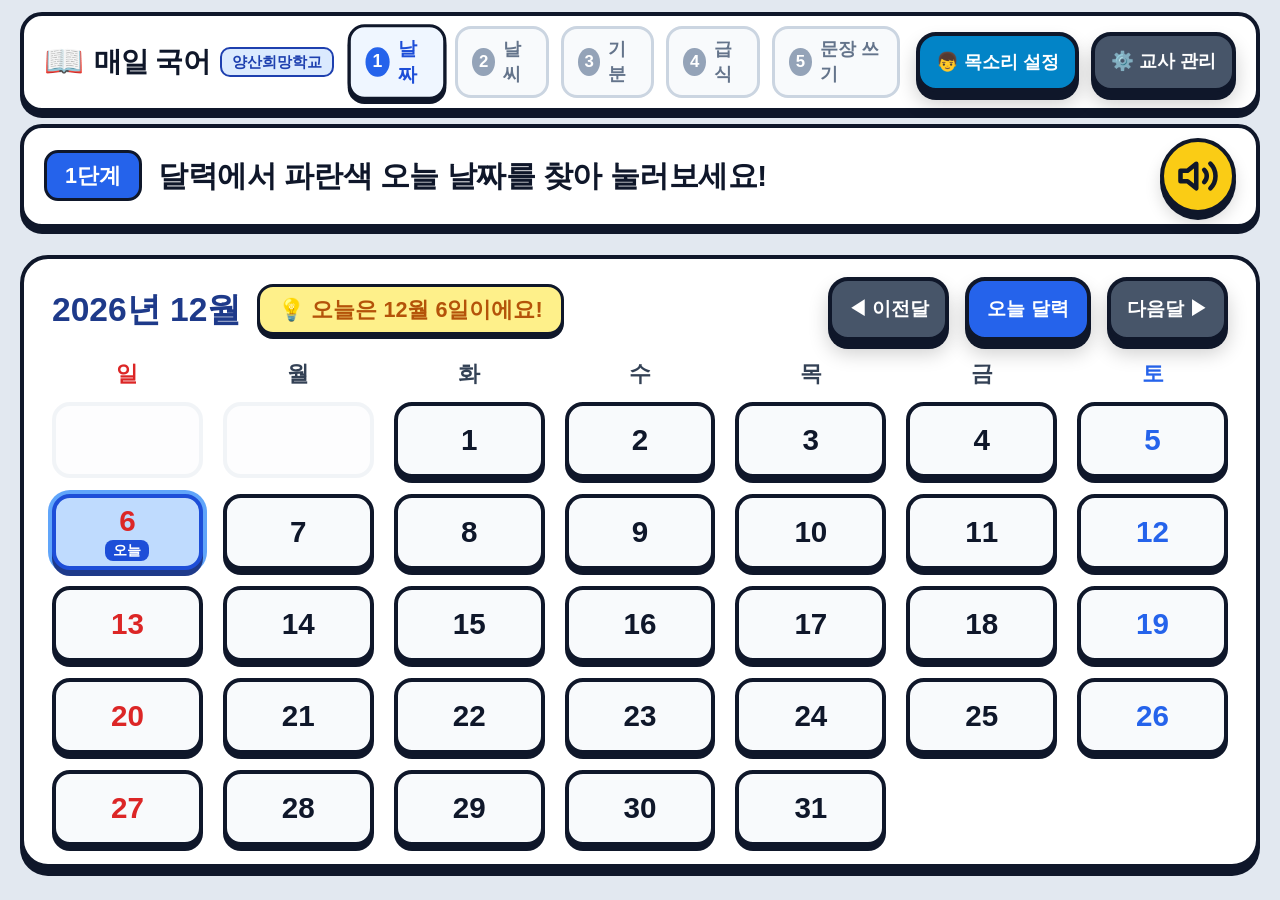
==== index.html @ 8eeb26f7 "Add files via upload" ====
<!DOCTYPE html>
<html lang="ko">
<head>
  <meta charset="UTF-8">
  <meta name="viewport" content="width=device-width, initial-scale=1.0, maximum-scale=1.0, user-scalable=no">
  <title>매일 국어 배움터 - 양산희망학교 맞춤형 웹 접근성 학습</title>

  <!-- 웹 접근성 및 고대비 3D 스타일시트 연동 -->
  <link rel="stylesheet" href="css/style.css">
  <link rel="stylesheet" href="css/keyboard.css">
  <link rel="stylesheet" href="css/assets/weather.css">
  <link rel="stylesheet" href="css/assets/emotion.css">
  <link rel="stylesheet" href="css/assets/components.css">
</head>
<body>

  <!-- 태블릿 PC 가로 화면(16:10 / 16:9) 최적화 컨테이너 -->
  <div class="app-container" role="main">

    <!-- 1. 상단 공통 헤더 (로고, 5단계 진행도 인디케이터, 목소리 설정, 교사 관리) -->
    <header class="app-header">
      <div class="logo-area">
        <span class="logo-icon" aria-hidden="true">📖</span>
        <h1 class="app-title">매일 국어</h1>
        <span class="school-sub-badge">양산희망학교</span>
      </div>

      <!-- 5단계 진행도 인디케이터 -->
      <nav class="step-indicator-bar" aria-label="과제 진행 단계">
        <div class="step-node current" data-step="1" role="button" tabindex="0">
          <span class="step-num">1</span>
          <span class="step-text">날짜</span>
        </div>
        <div class="step-node" data-step="2" role="button" tabindex="0">
          <span class="step-num">2</span>
          <span class="step-text">날씨</span>
        </div>
        <div class="step-node" data-step="3" role="button" tabindex="0">
          <span class="step-num">3</span>
          <span class="step-text">기분</span>
        </div>
        <div class="step-node" data-step="4" role="button" tabindex="0">
          <span class="step-num">4</span>
          <span class="step-text">급식</span>
        </div>
        <div class="step-node" data-step="5" role="button" tabindex="0">
          <span class="step-num">5</span>
          <span class="step-text">문장 쓰기</span>
        </div>
      </nav>

      <!-- 우측 유틸리티 도구 (청소년 목소리 설정 & 교사 관리자 이동) -->
      <div class="header-tools">
        <button type="button" class="btn-3d voice-setting-btn" id="btnOpenVoiceModal" aria-label="청소년 목소리 및 소리 크기 설정">
          👦 목소리 설정
        </button>
        <a href="admin.html" class="btn-3d admin-link-btn" title="교사용 관리자 페이지로 이동" aria-label="교사 관리자 모드 이동">
          ⚙️ 교사 관리
        </a>
      </div>
    </header>

    <!-- 2. 메인 음성 안내 및 시각 가이드 배너 (상시 TTS 음성 지원 + 이전 단계 이동) -->
    <section class="instruction-banner" aria-live="polite">
      <div class="instruction-text-group">
        <span class="instruction-badge" id="stepBadge">1단계</span>
        <span class="instruction-text" id="instructionText">달력에서 파란색 오늘 날짜를 찾아 눌러보세요!</span>
      </div>

      <div class="banner-actions">
        <button type="button" class="btn-3d btn-secondary" id="btnPrevStep" style="display: none; min-height: 76px; font-size: 1.35rem; padding: 10px 22px;" aria-label="이전 단계로 돌아가기">
          ◀ 이전 단계
        </button>

        <!-- 대형 TTS 스피커 버튼 (최소 76px x 76px 이상) -->
        <button type="button" class="tts-speaker-btn" id="btnInstructionTTS" title="안내 음성 크게 다시 듣기" aria-label="안내 음성 다시 듣기">
          <svg width="42" height="42" viewBox="0 0 24 24" fill="none" stroke="#0f172a" stroke-width="2.6" stroke-linecap="round" stroke-linejoin="round" aria-hidden="true">
            <polygon points="11 5 6 9 2 9 2 15 6 15 11 19 11 5"></polygon>
            <path d="M15.54 8.46a5 5 0 0 1 0 7.07"></path>
            <path d="M19.07 4.93a10 10 0 0 1 0 14.14"></path>
          </svg>
        </button>
      </div>
    </section>

    <!-- 3. 메인 스테이지 영역 (5단계 전환 뷰 - 태블릿 가로 화면 원스크린) -->
    <main class="stage-container">

      <!-- ====================================================================
           [1단계] 오늘 날짜 선택 (대형 달력 그리드)
           ==================================================================== -->
      <section class="step-section active" id="stepSection_1" aria-label="1단계: 오늘 날짜 선택">
        <div class="calendar-wrapper">
          <div class="calendar-header">
            <div class="calendar-title-group">
              <h2 class="calendar-month-title" id="calendarMonthTitle">2026년 11월</h2>
              <span class="today-hint-pill" id="todayHintText">💡 오늘은 11월 5일이에요!</span>
            </div>

            <div style="display: flex; gap: 16px;">
              <button type="button" class="btn-3d btn-secondary" id="btnCalPrevMonth" style="min-height: 64px; min-width: 76px; padding: 8px 16px; font-size: 1.2rem;" aria-label="이전 달 보기">
                ◀ 이전달
              </button>
              <button type="button" class="btn-3d btn-primary" id="btnCalGoToday" style="min-height: 64px; min-width: 96px; padding: 8px 18px; font-size: 1.2rem;" aria-label="이번 달 오늘로 이동">
                오늘 달력
              </button>
              <button type="button" class="btn-3d btn-secondary" id="btnCalNextMonth" style="min-height: 64px; min-width: 76px; padding: 8px 16px; font-size: 1.2rem;" aria-label="다음 달 보기">
                다음달 ▶
              </button>
            </div>
          </div>

          <div class="calendar-weekdays" aria-hidden="true">
            <div class="weekday sun">일</div>
            <div class="weekday">월</div>
            <div class="weekday">화</div>
            <div class="weekday">수</div>
            <div class="weekday">목</div>
            <div class="weekday">금</div>
            <div class="weekday sat">토</div>
          </div>

          <div class="calendar-grid" id="calendarGrid" role="grid" aria-label="날짜 선택 달력">
            <!-- 자바스크립트로 대형 날짜 버튼(76px+) 동적 생성 -->
          </div>
        </div>
      </section>

      <!-- ====================================================================
           [2단계] 오늘의 날씨 선택 (CSS/SVG 고해상도 애니메이션 카드 4종)
           ==================================================================== -->
      <section class="step-section" id="stepSection_2" aria-label="2단계: 오늘의 날씨 선택">
        <div class="choice-grid-4" role="group" aria-label="오늘의 날씨 목록">

          <!-- 1. 맑음 (해 자전 & 맥박 애니메이션) -->
          <button type="button" class="weather-card" data-weather="sunny" aria-label="날씨: 맑음">
            <div class="weather-graphic" aria-hidden="true">
              <div class="sun-container">
                <div class="sun-core"></div>
                <div class="sun-rays">
                  <span></span><span></span><span></span><span></span>
                  <span></span><span></span><span></span><span></span>
                </div>
              </div>
            </div>
            <span class="weather-label">맑음</span>
          </button>

          <!-- 2. 흐림 (구름 부유 애니메이션) -->
          <button type="button" class="weather-card" data-weather="cloudy" aria-label="날씨: 흐림">
            <div class="weather-graphic" aria-hidden="true">
              <div class="cloud-container">
                <div class="cloud-body">
                  <div class="cloud-bubble-1"></div>
                  <div class="cloud-bubble-2"></div>
                </div>
              </div>
            </div>
            <span class="weather-label">흐림</span>
          </button>

          <!-- 3. 비 (비구름 & 빗방울 낙하 애니메이션) -->
          <button type="button" class="weather-card" data-weather="rainy" aria-label="날씨: 비">
            <div class="weather-graphic" aria-hidden="true">
              <div class="rain-container">
                <div class="rain-cloud"></div>
                <div class="rain-drops">
                  <div class="drop"></div>
                  <div class="drop"></div>
                  <div class="drop"></div>
                </div>
              </div>
            </div>
            <span class="weather-label">비</span>
          </button>

          <!-- 4. 눈 (눈구름 & 눈송이 살랑살랑 흔들림 애니메이션) -->
          <button type="button" class="weather-card" data-weather="snowy" aria-label="날씨: 눈">
            <div class="weather-graphic" aria-hidden="true">
              <div class="snow-container">
                <div class="snow-cloud"></div>
                <div class="snow-flakes">
                  <div class="flake"></div>
                  <div class="flake"></div>
                  <div class="flake"></div>
                </div>
              </div>
            </div>
            <span class="weather-label">눈</span>
          </button>

        </div>
      </section>

      <!-- ====================================================================
           [3단계] 오늘의 나의 기분 선택 (감정 표정 캐릭터 가로 와이드 4종 카드)
           ==================================================================== -->
      <section class="step-section" id="stepSection_3" aria-label="3단계: 나의 기분 선택">
        <div class="choice-grid-4" role="group" aria-label="오늘의 기분 표정 목록">

          <!-- 1. 기쁨 (Happy) -->
          <button type="button" class="emotion-card happy" data-emotion="happy" aria-label="기분: 기뻐요">
            <div class="character-face face-happy" aria-hidden="true">
              <div class="eye left"></div>
              <div class="eye right"></div>
              <div class="blush left"></div>
              <div class="blush right"></div>
              <div class="mouth"></div>
            </div>
            <span class="emotion-label">기뻐요 😊</span>
          </button>

          <!-- 2. 슬픔 (Sad) -->
          <button type="button" class="emotion-card sad" data-emotion="sad" aria-label="기분: 슬퍼요">
            <div class="character-face face-sad" aria-hidden="true">
              <div class="eyebrow left"></div>
              <div class="eyebrow right"></div>
              <div class="eye left"></div>
              <div class="eye right"></div>
              <div class="tear"></div>
              <div class="mouth"></div>
            </div>
            <span class="emotion-label">슬퍼요 😢</span>
          </button>

          <!-- 3. 화남 (Angry) -->
          <button type="button" class="emotion-card angry" data-emotion="angry" aria-label="기분: 화나요">
            <div class="character-face face-angry" aria-hidden="true">
              <span class="steam left">💢</span>
              <span class="steam right">💢</span>
              <div class="eyebrow left"></div>
              <div class="eyebrow right"></div>
              <div class="eye left"></div>
              <div class="eye right"></div>
              <div class="mouth"></div>
            </div>
            <span class="emotion-label">화나요 😠</span>
          </button>

          <!-- 4. 즐거움 / 신남 (Excited) -->
          <button type="button" class="emotion-card excited" data-emotion="excited" aria-label="기분: 신나요">
            <div class="character-face face-excited" aria-hidden="true">
              <div class="eye left"></div>
              <div class="eye right"></div>
              <div class="mouth"></div>
            </div>
            <span class="emotion-label">신나요 🤩</span>
          </button>

        </div>
      </section>

      <!-- ====================================================================
           [4단계] 양산희망학교 오늘의 급식 메뉴 선택 (자동 반영 & TTS 연동)
           ==================================================================== -->
      <section class="step-section" id="stepSection_4" aria-label="4단계: 양산희망학교 급식 메뉴 선택">
        <div class="diet-source-bar">
          <div class="diet-school-info">
            <span class="school-diet-badge">🏫 양산희망학교</span>
            <span class="diet-date-label" id="dietDateLabel">오늘의 중식 식단</span>
            <span class="diet-sync-status" id="dietSyncStatus">✅ 자동 반영됨</span>
          </div>

          <div class="diet-actions">
            <button type="button" class="btn-3d btn-primary" id="btnSyncYangsanDiet" style="min-height: 58px; font-size: 1.15rem; padding: 8px 18px;">
              🔄 식단 자동 동기화
            </button>
            <a href="https://huimang-s.gne.go.kr/huimang-s/dv/dietView/selectDietCalendarView.do?mi=152211" target="_blank" rel="noopener noreferrer" class="btn-3d btn-secondary" style="min-height: 58px; font-size: 1.15rem; padding: 8px 18px;">
              🔗 학교 식단표 원문
            </a>
          </div>
        </div>

        <div class="lunch-grid" id="lunchMenuGrid" role="group" aria-label="양산희망학교 오늘의 급식 메뉴 카드 목록">
          <!-- 자바스크립트로 양산희망학교 급식 메뉴 대형 카드 동적 렌더링 -->
        </div>
      </section>

      <!-- ====================================================================
           [5단계] 오늘의 한 문장 따라 쓰기 & 맞춤형 대형 한글 자판
           ==================================================================== -->
      <section class="step-section" id="stepSection_5" aria-label="5단계: 오늘의 한 문장 따라 쓰기">
        <div class="writing-stage">

          <!-- 상단 목표 문장 및 글자 박스 카드 -->
          <div class="target-sentence-card">
            <div class="target-sentence-left">
              <span class="target-category-badge" id="sentenceCategoryBadge">오늘의 문장</span>
              <div class="sentence-boxes-row" id="sentenceBoxesContainer" role="region" aria-label="글자 따라 쓰기 진행 상자">
                <!-- 자바스크립트로 목표 글자 & 입력 글자 박스 동적 생성 -->
              </div>
            </div>

            <button type="button" class="btn-3d sentence-tts-btn" id="btnSentenceTTS" aria-label="문장 소리 내어 듣기">
              🔊 문장 다시 듣기
            </button>
          </div>

          <!-- 하단 맞춤형 커스텀 한글 대형 글자판 (keyboard.css / keyboard.js) -->
          <div class="keyboard-container" id="keyboardRoot" role="region" aria-label="접근성 한글 자판">
            <!-- 자바스크립트로 대형 2단 자판 DOM 렌더링 -->
          </div>

        </div>
      </section>

    </main>

  </div>

  <!-- ========================================================================
       청소년 남자아이 목소리 & 음량 설정 모달
       ======================================================================== -->
  <div class="voice-modal-overlay" id="voiceSettingsModal" role="dialog" aria-modal="true" aria-labelledby="voiceModalTitle">
    <div class="voice-modal-card">
      <div style="display: flex; align-items: center; justify-content: space-between;">
        <h2 id="voiceModalTitle" style="font-size: 1.85rem; font-weight: 900; color: #1e3a8a;">
          👦 청소년 남자아이 음성 & 소리 설정
        </h2>
        <button type="button" class="btn-3d btn-secondary" id="btnCloseVoiceModal" style="min-height: 56px; min-width: 76px; padding: 6px 18px; font-size: 1.2rem;">
          닫기 ✕
        </button>
      </div>

      <p style="font-size: 1.15rem; font-weight: 700; color: #334155;">
        한국어에 최적화된 청소년 남자아이 목소리 톤과 빠르기를 선택하고 소리를 들어보세요. (음량 100% 최대 부스트 적용됨)
      </p>

      <div>
        <div style="font-size: 1.2rem; font-weight: 900; margin-bottom: 10px;">1. 청소년 목소리 스타일 프리셋</div>
        <div class="voice-preset-grid">
          <button type="button" class="voice-preset-btn active" data-preset="teen_boy">
            👦 활기찬 청소년<br><small>(기본 추천)</small>
          </button>
          <button type="button" class="voice-preset-btn" data-preset="bright_boy">
            🧒 명랑한 소년<br><small>(맑고 높은 톤)</small>
          </button>
          <button type="button" class="voice-preset-btn" data-preset="calm_boy">
            🧑 차분한 청소년<br><small>(또박또박 톤)</small>
          </button>
        </div>
      </div>

      <div>
        <label for="koreanVoiceSelect" style="display: block; font-size: 1.15rem; font-weight: 900; margin-bottom: 6px;">
          2. 기기에 설치된 한국어 음성 엔진 선택
        </label>
        <select id="koreanVoiceSelect" style="width: 100%; height: 56px; border: 3px solid #0f172a; border-radius: 14px; padding: 0 14px; font-size: 1.15rem; font-weight: 700;">
          <option value="">자동 (청소년 남자아이 최적 보이스)</option>
        </select>
      </div>

      <div style="display: grid; grid-template-columns: 1fr 1fr; gap: 20px;">
        <div>
          <label for="voicePitchRange" style="display: block; font-size: 1.15rem; font-weight: 900; margin-bottom: 6px;">
            목소리 높낮이(Pitch): <span id="pitchValueLabel" style="color: #2563eb;">1.18</span>
          </label>
          <input type="range" id="voicePitchRange" min="0.7" max="1.6" step="0.02" value="1.18" style="width: 100%; height: 32px;">
        </div>
        <div>
          <label for="voiceRateRange" style="display: block; font-size: 1.15rem; font-weight: 900; margin-bottom: 6px;">
            말하기 속도(Rate): <span id="rateValueLabel" style="color: #2563eb;">0.95</span>
          </label>
          <input type="range" id="voiceRateRange" min="0.65" max="1.25" step="0.05" value="0.95" style="width: 100%; height: 32px;">
        </div>
      </div>

      <div style="display: flex; justify-content: flex-end; gap: 16px; margin-top: 6px;">
        <button type="button" class="btn-3d btn-primary" id="btnTestVoice" style="width: 100%; min-height: 68px; font-size: 1.4rem;">
          🔊 청소년 남자아이 목소리 테스트 듣기
        </button>
      </div>
    </div>
  </div>

  <!-- ========================================================================
       5단계 최종 완료 축하 모달 & 폭죽 캔버스 (Confetti)
       ======================================================================== -->
  <div class="celebration-overlay" id="celebrationModal" role="dialog" aria-modal="true" aria-labelledby="celebrationTitle">
    <div class="celebration-card">
      <div style="font-size: 4.5rem; margin-bottom: 8px;">🎉</div>
      <h2 class="celebration-title" id="celebrationTitle">참 잘했어요!</h2>
      <p class="celebration-subtitle">
        오늘의 매일 국어 5단계를<br>
        모두 멋지게 완료했습니다!
      </p>

      <div style="display: flex; gap: 20px; justify-content: center;">
        <button type="button" class="btn-3d btn-primary" id="btnRestartTask" style="min-height: 76px; font-size: 1.5rem;">
          🔄 처음부터 다시하기
        </button>
        <a href="admin.html" class="btn-3d btn-success" style="min-height: 76px; font-size: 1.5rem;">
          📋 교사 기록 확인
        </a>
      </div>
    </div>
  </div>

  <!-- 폭죽 캔버스 레이어 -->
  <canvas id="confettiCanvas"></canvas>

  <!-- 자바스크립트 엔진 파일 로드 -->
  <script src="js/audio.js"></script>
  <script src="js/keyboard.js"></script>
  <script src="js/app.js"></script>
</body>
</html>
---- css/style.css ----
/* ==========================================================================
   [CSS] 메인 스타일시트 (style.css) - 태블릿 PC 가로 화면(16:10 / 16:9) 최적화 버전
   - 웹 접근성 (WCAG 2.1 AAA 권장) 초고대비, 최소 76px × 76px 터치 타겟, 20px+ 간격
   - 양산희망학교 식단 자동 연동 UI 및 청소년 남자아이 TTS 컨트롤러 스타일 포함
   ========================================================================== */

:root {
  --color-bg: #e2e8f0;
  --color-text-main: #0f172a;
  --color-text-muted: #334155;
  --color-border-dark: #0f172a;
  --color-primary: #2563eb;
  --color-primary-dark: #1e3a8a;
  --color-success: #16a34a;
  --color-warning: #f59e0b;
  --color-danger: #dc2626;
  --font-family: "Pretendard", "NanumSquareRound", "Malgun Gothic", "맑은 고딕", "Apple SD Gothic Neo", sans-serif;
  --border-thick: 4px solid var(--color-border-dark);
  --radius-lg: 22px;
  --radius-xl: 28px;
}

*, *::before, *::after {
  box-sizing: border-box;
  margin: 0;
  padding: 0;
  -webkit-tap-highlight-color: transparent;
}

html, body {
  width: 100%;
  height: 100%;
  font-family: var(--font-family);
  background-color: var(--color-bg);
  color: var(--color-text-main);
  overflow-x: hidden;
  font-size: 16px;
  line-height: 1.35;
}

/* --------------------------------------------------------------------------
   태블릿 PC 가로 모드 컨테이너 (16:10 / 16:9 와이드 레이아웃)
   -------------------------------------------------------------------------- */
.app-container {
  width: 100%;
  min-height: 100dvh;
  max-width: 1440px;
  margin: 0 auto;
  padding: 12px 20px 16px;
  display: flex;
  flex-direction: column;
  justify-content: space-between;
  gap: 12px;
}

/* --------------------------------------------------------------------------
   1. 상단 공통 헤더 + 지시문 통합 바 (가로 화면 공간 절약 및 시인성 극대화)
   -------------------------------------------------------------------------- */
.app-header {
  display: flex;
  align-items: center;
  justify-content: space-between;
  gap: 16px;
  background-color: #ffffff;
  border: var(--border-thick);
  border-radius: var(--radius-lg);
  padding: 10px 20px;
  box-shadow: 0 6px 0 var(--color-border-dark);
  flex-shrink: 0;
}

.logo-area {
  display: flex;
  align-items: center;
  gap: 10px;
  flex-shrink: 0;
}

.logo-icon {
  font-size: 2rem;
}

.app-title {
  font-size: 1.75rem;
  font-weight: 900;
  color: var(--color-text-main);
  letter-spacing: -0.8px;
}

.school-sub-badge {
  background: #dbeafe;
  color: #1e40af;
  border: 2px solid #1e40af;
  font-size: 0.95rem;
  font-weight: 900;
  padding: 3px 10px;
  border-radius: 10px;
}

/* 5단계 진행도 인디케이터 (클릭하여 단계 이동도 가능) */
.step-indicator-bar {
  display: flex;
  align-items: center;
  gap: 12px;
  flex: 1;
  justify-content: center;
}

.step-node {
  display: flex;
  align-items: center;
  gap: 8px;
  padding: 8px 14px;
  min-height: 52px;
  border: 3px solid #cbd5e1;
  border-radius: 16px;
  background-color: #f8fafc;
  color: #64748b;
  font-size: 1.15rem;
  font-weight: 800;
  cursor: pointer;
  user-select: none;
  transition: all 0.2s ease;
}

.step-node.completed {
  background-color: #dcfce7;
  border-color: #16a34a;
  color: #15803d;
}

.step-node.current {
  background-color: #eff6ff;
  border: 3px solid var(--color-border-dark);
  color: #1d4ed8;
  transform: scale(1.05);
  box-shadow: 0 4px 0 var(--color-border-dark);
}

.step-node .step-num {
  width: 28px;
  height: 28px;
  border-radius: 50%;
  background-color: #94a3b8;
  color: #ffffff;
  display: flex;
  align-items: center;
  justify-content: center;
  font-size: 1.05rem;
  font-weight: 900;
}

.step-node.current .step-num {
  background-color: #2563eb;
}

.step-node.completed .step-num {
  background-color: #16a34a;
}

.header-tools {
  display: flex;
  align-items: center;
  gap: 12px;
  flex-shrink: 0;
}

.voice-setting-btn,
.admin-link-btn {
  font-size: 1.15rem !important;
  min-height: 60px !important;
  min-width: 76px !important;
  padding: 8px 16px !important;
}

.voice-setting-btn {
  background-color: #0284c7 !important;
}

.admin-link-btn {
  background-color: #475569 !important;
}

/* --------------------------------------------------------------------------
   2. 메인 안내 가이드 배너 (현재 지시문 + 이전 단계 + 대형 TTS 버튼)
   -------------------------------------------------------------------------- */
.instruction-banner {
  background: #ffffff;
  border: var(--border-thick);
  border-radius: var(--radius-lg);
  padding: 10px 20px;
  display: flex;
  align-items: center;
  justify-content: space-between;
  gap: 20px;
  box-shadow: 0 6px 0 var(--color-border-dark);
  flex-shrink: 0;
}

.instruction-text-group {
  display: flex;
  align-items: center;
  gap: 16px;
  flex: 1;
}

.instruction-badge {
  background-color: var(--color-primary);
  color: #ffffff;
  font-size: 1.35rem;
  font-weight: 900;
  padding: 8px 18px;
  border-radius: 14px;
  border: 3px solid var(--color-border-dark);
  flex-shrink: 0;
}

.instruction-text {
  font-size: 1.85rem;
  font-weight: 900;
  color: var(--color-text-main);
  letter-spacing: -0.5px;
}

.banner-actions {
  display: flex;
  align-items: center;
  gap: 20px;
  flex-shrink: 0;
}

/* --------------------------------------------------------------------------
   3. 메인 콘텐츠 스테이지 (태블릿 가로 화면 중앙 정렬)
   -------------------------------------------------------------------------- */
.stage-container {
  flex: 1;
  display: flex;
  flex-direction: column;
  justify-content: center;
  position: relative;
  min-height: 0;
}

.step-section {
  display: none;
  width: 100%;
  animation: fadeIn 0.25s ease-out forwards;
}

.step-section.active {
  display: block;
}

@keyframes fadeIn {
  from { opacity: 0; transform: translateY(6px); }
  to { opacity: 1; transform: translateY(0); }
}

/* --------------------------------------------------------------------------
   [1단계] 오늘 날짜 선택 달력 (태블릿 가로 최적화)
   -------------------------------------------------------------------------- */
.calendar-wrapper {
  background: #ffffff;
  border: var(--border-thick);
  border-radius: var(--radius-xl);
  padding: 18px 28px;
  box-shadow: 0 8px 0 var(--color-border-dark);
  max-width: 1240px;
  margin: 0 auto;
}

.calendar-header {
  display: flex;
  align-items: center;
  justify-content: space-between;
  gap: 16px;
  margin-bottom: 14px;
  flex-wrap: wrap;
}

.calendar-title-group {
  display: flex;
  align-items: center;
  gap: 16px;
}

.calendar-month-title {
  font-size: 2.1rem;
  font-weight: 900;
  color: var(--color-primary-dark);
}

.today-hint-pill {
  background: #fef08a;
  border: 3px solid var(--color-border-dark);
  border-radius: 16px;
  padding: 8px 18px;
  font-size: 1.35rem;
  font-weight: 900;
  color: #b45309;
  box-shadow: 0 4px 0 var(--color-border-dark);
}

.calendar-weekdays {
  display: grid;
  grid-template-columns: repeat(7, 1fr);
  gap: 20px;
  margin-bottom: 10px;
  text-align: center;
}

.weekday {
  font-size: 1.35rem;
  font-weight: 900;
  padding: 4px;
  color: #334155;
}
.weekday.sun { color: #dc2626; }
.weekday.sat { color: #2563eb; }

/* 날짜 그리드: 최소 76px × 76px 보장, 간격 20px */
.calendar-grid {
  display: grid;
  grid-template-columns: repeat(7, 1fr);
  gap: 16px 20px;
}

.date-btn {
  min-width: 76px;
  min-height: 76px;
  height: 76px;
  font-size: 1.85rem;
  font-weight: 900;
  border: 4px solid var(--color-border-dark);
  border-radius: 18px;
  background: #f8fafc;
  color: var(--color-text-main);
  box-shadow: 0 5px 0 var(--color-border-dark);
  cursor: pointer;
  user-select: none;
  touch-action: manipulation;
  transition: transform 0.1s ease, box-shadow 0.1s ease, background-color 0.15s ease;
  display: flex;
  flex-direction: column;
  align-items: center;
  justify-content: center;
  position: relative;
}

.date-btn:hover {
  transform: translateY(-2px);
  background-color: #eff6ff;
}

.date-btn:active {
  transform: translateY(4px);
  box-shadow: 0 2px 0 var(--color-border-dark);
}

.date-btn.is-today {
  border-color: #1d4ed8;
  background-color: #bfdbfe;
  box-shadow: 0 6px 0 #1e3a8a, 0 0 0 4px #60a5fa;
  animation: today-pulse 1.4s ease-in-out infinite alternate;
}

@keyframes today-pulse {
  0% { transform: scale(1); }
  100% { transform: scale(1.04); background-color: #93c5fd; }
}

.date-btn.is-today .today-tag {
  font-size: 0.9rem;
  font-weight: 900;
  color: #ffffff;
  background: #1d4ed8;
  padding: 1px 8px;
  border-radius: 8px;
  margin-top: 2px;
}

.date-btn.sun { color: #dc2626; }
.date-btn.sat { color: #2563eb; }
.date-btn.disabled {
  opacity: 0.25;
  pointer-events: none;
  border-color: #cbd5e1;
  box-shadow: none;
}

/* --------------------------------------------------------------------------
   [2단계 & 3단계] 날씨 및 감정 선택 그리드 (태블릿 가로 1x4 와이드 배열)
   - 버튼 간격 최소 24px 이상 보장
   -------------------------------------------------------------------------- */
.choice-grid-4 {
  display: grid;
  grid-template-columns: repeat(4, 1fr);
  gap: 24px;
  max-width: 1320px;
  margin: 0 auto;
}

.choice-grid-4 .weather-card,
.choice-grid-4 .emotion-card {
  min-height: 320px;
}

/* --------------------------------------------------------------------------
   [4단계] 양산희망학교 식단 자동 연동 & 급식 메뉴 선택 그리드
   -------------------------------------------------------------------------- */
.diet-source-bar {
  background: #ffffff;
  border: var(--border-thick);
  border-radius: 20px;
  padding: 12px 22px;
  margin: 0 auto 18px;
  max-width: 1320px;
  display: flex;
  align-items: center;
  justify-content: space-between;
  gap: 16px;
  box-shadow: 0 5px 0 var(--color-border-dark);
  flex-wrap: wrap;
}

.diet-school-info {
  display: flex;
  align-items: center;
  gap: 12px;
  flex-wrap: wrap;
}

.school-diet-badge {
  background: #15803d;
  color: #ffffff;
  font-size: 1.2rem;
  font-weight: 900;
  padding: 6px 14px;
  border-radius: 12px;
  border: 2px solid var(--color-border-dark);
}

.diet-date-label {
  font-size: 1.45rem;
  font-weight: 900;
  color: #0f172a;
}

.diet-sync-status {
  font-size: 1.1rem;
  font-weight: 800;
  color: #0369a1;
  background: #e0f2fe;
  padding: 4px 12px;
  border-radius: 10px;
  border: 2px solid #0284c7;
}

.diet-actions {
  display: flex;
  align-items: center;
  gap: 16px;
}

.lunch-grid {
  display: grid;
  grid-template-columns: repeat(auto-fit, minmax(220px, 1fr));
  gap: 22px;
  max-width: 1320px;
  margin: 0 auto;
}

.lunch-card {
  min-height: 210px;
  background: #ffffff;
  border: var(--border-thick);
  border-radius: var(--radius-lg);
  padding: 20px 16px;
  display: flex;
  flex-direction: column;
  align-items: center;
  justify-content: space-between;
  gap: 12px;
  box-shadow: 0 8px 0 var(--color-border-dark), 0 12px 20px rgba(0, 0, 0, 0.12);
  cursor: pointer;
  transition: transform 0.15s ease, box-shadow 0.15s ease, border-color 0.15s ease;
  user-select: none;
}

.lunch-card:hover {
  transform: translateY(-4px);
  box-shadow: 0 12px 0 var(--color-border-dark);
  border-color: #ea580c;
  background-color: #fff7ed;
}

.lunch-card:active,
.lunch-card.active {
  transform: translateY(5px);
  box-shadow: 0 2px 0 var(--color-border-dark);
  background-color: #ffedd5;
  border-color: #c2410c;
}

.lunch-icon-wrapper {
  width: 76px;
  height: 76px;
  border-radius: 50%;
  background: #fed7aa;
  border: 3px solid #9a3412;
  display: flex;
  align-items: center;
  justify-content: center;
  font-size: 2.6rem;
}

.lunch-name {
  font-size: 1.85rem;
  font-weight: 900;
  color: var(--color-text-main);
  text-align: center;
  word-break: keep-all;
}

.lunch-card-btns {
  display: flex;
  gap: 12px;
  width: 100%;
  justify-content: center;
}

.lunch-speak-btn {
  min-height: 52px;
  min-width: 76px;
  padding: 6px 14px;
  font-size: 1.15rem;
  font-weight: 900;
  color: #0f172a;
  background: #fef08a;
  border: 3px solid var(--color-border-dark);
  border-radius: 14px;
  box-shadow: 0 4px 0 var(--color-border-dark);
  cursor: pointer;
  display: inline-flex;
  align-items: center;
  justify-content: center;
  gap: 6px;
}

.lunch-speak-btn:active {
  transform: translateY(3px);
  box-shadow: 0 1px 0 var(--color-border-dark);
}

/* --------------------------------------------------------------------------
   [5단계] 오늘의 한 문장 따라 쓰기 스테이지 (가로 화면 원스크린 밀착형)
   -------------------------------------------------------------------------- */
.writing-stage {
  display: flex;
  flex-direction: column;
  gap: 14px;
  max-width: 1360px;
  margin: 0 auto;
}

.target-sentence-card {
  background: #ffffff;
  border: var(--border-thick);
  border-radius: 24px;
  padding: 14px 24px;
  box-shadow: 0 6px 0 var(--color-border-dark);
  display: flex;
  align-items: center;
  justify-content: space-between;
  gap: 20px;
  flex-wrap: wrap;
}

.target-sentence-left {
  display: flex;
  align-items: center;
  gap: 16px;
  flex: 1;
  flex-wrap: wrap;
}

.target-category-badge {
  font-size: 1.2rem;
  font-weight: 900;
  background: #7c3aed;
  color: #ffffff;
  padding: 8px 16px;
  border-radius: 14px;
  border: 3px solid var(--color-border-dark);
  white-space: nowrap;
}

.sentence-boxes-row {
  display: flex;
  flex-wrap: wrap;
  gap: 10px;
  align-items: center;
}

.char-box-pair {
  display: flex;
  flex-direction: column;
  align-items: center;
  gap: 4px;
}

.target-char {
  font-size: 1.85rem;
  font-weight: 900;
  color: #334155;
  min-width: 58px;
  height: 54px;
  background: #f1f5f9;
  border: 3px solid #94a3b8;
  border-radius: 14px;
  display: flex;
  align-items: center;
  justify-content: center;
}

.target-char.is-space {
  min-width: 32px;
  font-size: 1.2rem;
  color: #94a3b8;
  background: transparent;
  border: none;
}

.input-char-box {
  font-size: 2rem;
  font-weight: 900;
  color: #0f172a;
  min-width: 58px;
  height: 58px;
  background: #ffffff;
  border: 4px solid var(--color-border-dark);
  border-radius: 14px;
  display: flex;
  align-items: center;
  justify-content: center;
  box-shadow: 0 4px 0 var(--color-border-dark);
  transition: all 0.15s ease;
}

.input-char-box.is-space {
  min-width: 32px;
  background: transparent;
  border: 2px dashed #cbd5e1;
  box-shadow: none;
}

.input-char-box.current-focus {
  border-color: #2563eb;
  background-color: #dbeafe;
  box-shadow: 0 0 0 4px #60a5fa, 0 4px 0 var(--color-border-dark);
}

.input-char-box.matched {
  background-color: #dcfce7;
  border-color: #16a34a;
  color: #15803d;
}

.sentence-tts-btn {
  font-size: 1.3rem !important;
  min-height: 76px !important;
  min-width: 170px !important;
  padding: 10px 20px !important;
  background-color: #facc15 !important;
  color: #0f172a !important;
}

/* --------------------------------------------------------------------------
   음성 설정 모달 (청소년 남자아이 목소리 튜닝)
   -------------------------------------------------------------------------- */
.voice-modal-overlay {
  position: fixed;
  inset: 0;
  background: rgba(15, 23, 42, 0.72);
  display: flex;
  align-items: center;
  justify-content: center;
  z-index: 1100;
  opacity: 0;
  visibility: hidden;
  transition: opacity 0.25s ease, visibility 0.25s ease;
}

.voice-modal-overlay.active {
  opacity: 1;
  visibility: visible;
}

.voice-modal-card {
  background: #ffffff;
  border: 5px solid var(--color-border-dark);
  border-radius: 28px;
  padding: 28px 32px;
  max-width: 640px;
  width: 92%;
  box-shadow: 0 14px 0 var(--color-border-dark);
  display: flex;
  flex-direction: column;
  gap: 18px;
}

.voice-preset-grid {
  display: grid;
  grid-template-columns: repeat(3, 1fr);
  gap: 16px;
}

.voice-preset-btn {
  min-height: 76px;
  border: 4px solid var(--color-border-dark);
  border-radius: 18px;
  background: #f8fafc;
  font-size: 1.2rem;
  font-weight: 900;
  padding: 12px;
  cursor: pointer;
  box-shadow: 0 5px 0 var(--color-border-dark);
}

.voice-preset-btn.active {
  background: #dbeafe;
  border-color: #1d4ed8;
  color: #1e3a8a;
}

/* --------------------------------------------------------------------------
   반응형 미디어 쿼리 (태블릿 가로/세로 호환)
   -------------------------------------------------------------------------- */
@media (max-width: 1100px) {
  .choice-grid-4 {
    grid-template-columns: repeat(2, 1fr);
  }
  .choice-grid-4 .weather-card,
  .choice-grid-4 .emotion-card {
    min-height: 210px;
  }
  .step-node .step-text {
    display: none;
  }
}
---- css/keyboard.css ----
/* ==========================================================================
   [CSS] 뇌성마비 맞춤형 초성/중성/종성 대형 한글 자판 전용 스타일 (keyboard.css)
   - 태블릿 PC 가로 화면(16:10 / 16:9) 원스크린 최적화
   - 최소 터치 타겟: 76px × 76px 이상 엄수
   - 버튼 간 간격: 최소 20px 이상 확보 (오타 및 의도치 않은 이중 터치 방지)
   - 자음(파랑) / 모음(주황) / 기능키(노랑·빨강·초록) 고대비 구획화
   ========================================================================== */

.keyboard-container {
  width: 100%;
  max-width: 1360px;
  margin: 0 auto;
  background-color: #f8fafc;
  border: 4px solid #0f172a;
  border-radius: 24px;
  padding: 14px 20px;
  box-shadow: 0 8px 0 #0f172a, 0 12px 20px rgba(0, 0, 0, 0.14);
  display: flex;
  flex-direction: column;
  gap: 14px;
  user-select: none;
}

/* --------------------------------------------------------------------------
   1. 자판 상단 실시간 조합 미리보기 + 기능키 통합 바 (가로 와이드 배치)
   -------------------------------------------------------------------------- */
.keyboard-preview-bar {
  display: flex;
  align-items: center;
  justify-content: space-between;
  gap: 20px;
  background-color: #ffffff;
  border: 4px solid #0f172a;
  border-radius: 20px;
  padding: 8px 16px;
  min-height: 88px;
  box-shadow: inset 0 3px 6px rgba(0, 0, 0, 0.06);
  flex-wrap: wrap;
}

.preview-label-box {
  display: flex;
  align-items: center;
  gap: 14px;
  flex: 1;
  min-width: 280px;
}

.preview-tag {
  background-color: #0f172a;
  color: #f8fafc;
  font-size: 1.15rem;
  font-weight: 800;
  padding: 8px 14px;
  border-radius: 12px;
  white-space: nowrap;
}

.preview-display {
  font-size: 2.4rem;
  font-weight: 900;
  color: #1e3a8a;
  min-width: 68px;
  height: 64px;
  display: flex;
  align-items: center;
  justify-content: center;
  background: #eff6ff;
  border: 3px solid #2563eb;
  border-radius: 14px;
  padding: 0 12px;
}

.preview-guide {
  font-size: 1.35rem;
  font-weight: 900;
  color: #1e293b;
  letter-spacing: -0.3px;
}

.keyboard-quick-actions {
  display: flex;
  align-items: center;
  gap: 20px;
}

/* --------------------------------------------------------------------------
   2. 자음 / 모음 2단 분리 대형 그리드 영역
   -------------------------------------------------------------------------- */
.keyboard-sections {
  display: flex;
  flex-direction: column;
  gap: 16px;
}

.keyboard-section {
  display: flex;
  align-items: stretch;
  gap: 16px;
  padding: 12px 14px;
  border-radius: 20px;
  border: 3px solid #cbd5e1;
}

.keyboard-section.consonant-section {
  background-color: #eff6ff;
  border-color: #93c5fd;
}

.keyboard-section.vowel-section {
  background-color: #fffbeb;
  border-color: #fcd34d;
}

/* 좌측 구획 배지 */
.section-side-label {
  display: flex;
  flex-direction: column;
  align-items: center;
  justify-content: center;
  min-width: 64px;
  padding: 8px;
  border-radius: 16px;
  color: #ffffff;
  border: 3px solid #0f172a;
  text-align: center;
  gap: 4px;
  flex-shrink: 0;
}

.section-side-label span {
  font-size: 0.95rem;
  font-weight: 800;
  opacity: 0.9;
}

.section-side-label strong {
  font-size: 1.35rem;
  font-weight: 900;
}

.section-side-label.consonant-badge {
  background-color: #1d4ed8;
  box-shadow: 0 4px 0 #0f172a;
}

.section-side-label.vowel-badge {
  background-color: #d97706;
  box-shadow: 0 4px 0 #0f172a;
}

.key-rows-wrapper {
  flex: 1;
  display: flex;
  flex-direction: column;
  gap: 20px;
}

/* 자판 그리드: 버튼 간격 최소 20px 이상 보장 */
.key-grid {
  display: flex;
  flex-wrap: wrap;
  gap: 20px;
  align-items: center;
  justify-content: flex-start;
}

/* --------------------------------------------------------------------------
   3. 개별 키 버튼 공통 스타일 (최소 76px × 76px 터치 타겟 엄수)
   -------------------------------------------------------------------------- */
.key-btn {
  min-width: 76px;
  min-height: 76px;
  height: 76px;
  flex: 1 1 76px;
  max-width: 112px;
  display: inline-flex;
  align-items: center;
  justify-content: center;
  font-size: 2.1rem;
  font-weight: 900;
  font-family: inherit;
  border: 4px solid #0f172a;
  border-radius: 18px;
  cursor: pointer;
  user-select: none;
  touch-action: manipulation;
  transition: transform 0.1s ease, box-shadow 0.1s ease, background-color 0.12s ease;
  position: relative;
}

.key-btn:hover {
  transform: translateY(-2px);
}

.key-btn:active,
.key-btn.is-active {
  transform: translateY(5px) !important;
  box-shadow: 0 2px 0 #0f172a !important;
}

.key-btn:focus-visible {
  outline: 6px solid #f59e0b;
  outline-offset: 4px;
}

/* 자음 키 스타일 (파랑 계열) */
.key-btn.consonant-key {
  background: #2563eb;
  color: #ffffff;
  box-shadow: 0 6px 0 #1e3a8a, 0 10px 14px rgba(30, 58, 138, 0.25);
}

.key-btn.consonant-key.double-consonant {
  background: #1d4ed8;
}

.key-btn.consonant-key:hover {
  background: #1d4ed8;
}

/* 모음 키 스타일 (주황/호박색 계열) */
.key-btn.vowel-key {
  background: #f59e0b;
  color: #0f172a;
  box-shadow: 0 6px 0 #b45309, 0 10px 14px rgba(180, 83, 9, 0.25);
}

.key-btn.vowel-key:hover {
  background: #fbbf24;
}

/* 다음 눌러야 할 키 시각 힌트 하이라이트 */
.key-btn.next-key-hint {
  outline: 5px solid #16a34a;
  outline-offset: 3px;
  animation: key-hint-pulse 1.1s ease-in-out infinite alternate;
  z-index: 2;
}

@keyframes key-hint-pulse {
  0% { transform: scale(1); box-shadow: 0 6px 0 #0f172a, 0 0 0 0 rgba(22, 163, 74, 0.6); }
  100% { transform: scale(1.06); box-shadow: 0 8px 0 #0f172a, 0 0 18px 6px rgba(22, 163, 74, 0.45); }
}

/* --------------------------------------------------------------------------
   4. 기능 키 (힌트, 지우기, 띄어쓰기, 다시쓰기 - 모두 최소 76px × 76px 이상)
   -------------------------------------------------------------------------- */
.kb-hint-btn {
  min-width: 150px !important;
  min-height: 76px !important;
  height: 76px !important;
  font-size: 1.25rem !important;
  padding: 0 18px !important;
  background-color: #facc15 !important;
  color: #0f172a !important;
  box-shadow: 0 6px 0 #0f172a !important;
}

.key-btn.key-backspace {
  min-width: 118px;
  max-width: 140px;
  background: #ef4444;
  color: #ffffff;
  font-size: 1.35rem;
  box-shadow: 0 6px 0 #991b1b;
  gap: 6px;
  padding: 0 14px;
}

.key-btn.key-space {
  min-width: 132px;
  max-width: 160px;
  background: #10b981;
  color: #ffffff;
  font-size: 1.35rem;
  box-shadow: 0 6px 0 #065f46;
  gap: 6px;
  padding: 0 14px;
}

.key-btn.key-clear {
  min-width: 96px;
  max-width: 115px;
  background: #64748b;
  color: #ffffff;
  font-size: 1.3rem;
  box-shadow: 0 6px 0 #334155;
  gap: 4px;
  padding: 0 12px;
}

/* 태블릿 해상도별 정밀 대응 */
@media (max-width: 1180px) {
  .key-btn {
    min-width: 76px;
    min-height: 76px;
    font-size: 1.9rem;
  }
  .section-side-label {
    display: none;
  }
}
---- css/assets/weather.css ----
/* ==========================================================================
   [CSS Assets] 날씨 애니메이션 그래픽 (순수 CSS & inline SVG 기술)
   - 뇌성마비/발달장애 학생을 위한 고해상도, 고대비, 직관적 날씨 그래픽
   - 외부 이미지 URL 절대 미사용
   ========================================================================== */

/* 날씨 공통 카드 스타일 */
.weather-card {
  position: relative;
  width: 100%;
  min-height: 220px;
  background: #ffffff;
  border: 4px solid #1e293b;
  border-radius: 28px;
  display: flex;
  flex-direction: column;
  align-items: center;
  justify-content: center;
  gap: 16px;
  cursor: pointer;
  user-select: none;
  transition: transform 0.15s ease, box-shadow 0.15s ease, border-color 0.2s ease;
  box-shadow: 0 10px 0 #0f172a, 0 16px 25px rgba(0, 0, 0, 0.15);
  overflow: hidden;
  padding: 24px 16px;
}

.weather-card:hover {
  transform: translateY(-4px);
  box-shadow: 0 14px 0 #0f172a, 0 20px 30px rgba(0, 0, 0, 0.2);
  border-color: #2563eb;
}

.weather-card:active,
.weather-card.active {
  transform: translateY(6px);
  box-shadow: 0 4px 0 #0f172a, 0 6px 12px rgba(0, 0, 0, 0.15);
  border-color: #1d4ed8;
  background-color: #eff6ff;
}

.weather-card:focus-visible {
  outline: 6px solid #f59e0b;
  outline-offset: 4px;
}

/* 날씨 그래픽 컨테이너 (최소 110px 크기) */
.weather-graphic {
  width: 120px;
  height: 120px;
  display: flex;
  align-items: center;
  justify-content: center;
  position: relative;
}

.weather-label {
  font-size: 2rem;
  font-weight: 900;
  color: #0f172a;
  letter-spacing: -0.5px;
}

/* --------------------------------------------------------------------------
   1. 맑음 (해 - Sun): 황금빛 태양 및 자전/맥박 애니메이션
   -------------------------------------------------------------------------- */
.sun-container {
  width: 110px;
  height: 110px;
  position: relative;
  display: flex;
  align-items: center;
  justify-content: center;
}

.sun-core {
  width: 64px;
  height: 64px;
  background: radial-gradient(circle at 35% 35%, #fef08a, #f59e0b 65%, #d97706);
  border: 4px solid #b45309;
  border-radius: 50%;
  box-shadow: 0 0 25px #fbbf24, inset -3px -3px 8px rgba(0, 0, 0, 0.2);
  z-index: 2;
  animation: sun-pulse 2.4s ease-in-out infinite alternate;
}

.sun-rays {
  position: absolute;
  width: 106px;
  height: 106px;
  top: 2px;
  left: 2px;
  animation: sun-spin 14s linear infinite;
}

.sun-rays span {
  position: absolute;
  top: 50%;
  left: 50%;
  width: 8px;
  height: 22px;
  background: linear-gradient(to top, #fbbf24, #f59e0b);
  border: 2px solid #b45309;
  border-radius: 6px;
  transform-origin: 4px 53px;
  margin-left: -4px;
  margin-top: -53px;
}

.sun-rays span:nth-child(1) { transform: rotate(0deg); }
.sun-rays span:nth-child(2) { transform: rotate(45deg); }
.sun-rays span:nth-child(3) { transform: rotate(90deg); }
.sun-rays span:nth-child(4) { transform: rotate(135deg); }
.sun-rays span:nth-child(5) { transform: rotate(180deg); }
.sun-rays span:nth-child(6) { transform: rotate(225deg); }
.sun-rays span:nth-child(7) { transform: rotate(270deg); }
.sun-rays span:nth-child(8) { transform: rotate(315deg); }

@keyframes sun-spin {
  from { transform: rotate(0deg); }
  to { transform: rotate(360deg); }
}

@keyframes sun-pulse {
  0% { transform: scale(0.96); box-shadow: 0 0 15px #f59e0b; }
  100% { transform: scale(1.08); box-shadow: 0 0 35px #f59e0b; }
}

/* --------------------------------------------------------------------------
   2. 흐림 (구름 - Cloud): 뭉게구름 두둥실 부유(Float) 애니메이션
   -------------------------------------------------------------------------- */
.cloud-container {
  width: 110px;
  height: 80px;
  position: relative;
  display: flex;
  align-items: center;
  justify-content: center;
  animation: cloud-float 3.2s ease-in-out infinite alternate;
}

.cloud-body {
  width: 88px;
  height: 38px;
  background: #f1f5f9;
  border: 4px solid #475569;
  border-radius: 26px;
  position: relative;
  box-shadow: 0 6px 0 #334155, 0 10px 15px rgba(0, 0, 0, 0.1);
}

.cloud-bubble-1 {
  position: absolute;
  width: 44px;
  height: 44px;
  background: #ffffff;
  border: 4px solid #475569;
  border-bottom: none;
  border-radius: 50%;
  top: -24px;
  left: 12px;
}

.cloud-bubble-2 {
  position: absolute;
  width: 34px;
  height: 34px;
  background: #f8fafc;
  border: 4px solid #475569;
  border-bottom: none;
  border-radius: 50%;
  top: -16px;
  left: 44px;
}

@keyframes cloud-float {
  0% { transform: translateY(0px) scale(1); }
  50% { transform: translateY(-8px) scale(1.02); }
  100% { transform: translateY(2px) scale(0.98); }
}

/* --------------------------------------------------------------------------
   3. 비 (비구름 & 빗방울 - Rain): 뚝뚝 떨어지는 역동적 비 애니메이션
   -------------------------------------------------------------------------- */
.rain-container {
  width: 110px;
  height: 100px;
  position: relative;
  display: flex;
  flex-direction: column;
  align-items: center;
}

.rain-cloud {
  width: 82px;
  height: 34px;
  background: #94a3b8;
  border: 4px solid #334155;
  border-radius: 22px;
  position: relative;
  z-index: 2;
  box-shadow: 0 4px 0 #1e293b;
}

.rain-cloud::before {
  content: "";
  position: absolute;
  width: 40px;
  height: 40px;
  background: #cbd5e1;
  border: 4px solid #334155;
  border-bottom: none;
  border-radius: 50%;
  top: -22px;
  left: 10px;
}

.rain-cloud::after {
  content: "";
  position: absolute;
  width: 30px;
  height: 30px;
  background: #94a3b8;
  border: 4px solid #334155;
  border-bottom: none;
  border-radius: 50%;
  top: -14px;
  left: 40px;
}

.rain-drops {
  position: relative;
  width: 70px;
  height: 48px;
  overflow: hidden;
  margin-top: 4px;
}

.drop {
  position: absolute;
  width: 5px;
  height: 14px;
  background: #2563eb;
  border-radius: 4px;
  animation: rain-fall 0.85s linear infinite;
  box-shadow: 0 0 4px #60a5fa;
}

.drop:nth-child(1) { left: 14px; animation-delay: 0.1s; }
.drop:nth-child(2) { left: 32px; animation-delay: 0.4s; }
.drop:nth-child(3) { left: 52px; animation-delay: 0.25s; }

@keyframes rain-fall {
  0% { transform: translateY(-12px) skewX(-10deg); opacity: 0; }
  30% { opacity: 1; }
  100% { transform: translateY(50px) skewX(-10deg); opacity: 0; }
}

/* --------------------------------------------------------------------------
   4. 눈 (눈구름 & 눈송이 - Snow): 살랑살랑 흔들리며 내리는 눈송이
   -------------------------------------------------------------------------- */
.snow-container {
  width: 110px;
  height: 100px;
  position: relative;
  display: flex;
  flex-direction: column;
  align-items: center;
}

.snow-cloud {
  width: 82px;
  height: 34px;
  background: #e2e8f0;
  border: 4px solid #475569;
  border-radius: 22px;
  position: relative;
  z-index: 2;
  box-shadow: 0 4px 0 #334155;
}

.snow-cloud::before {
  content: "";
  position: absolute;
  width: 40px;
  height: 40px;
  background: #f8fafc;
  border: 4px solid #475569;
  border-bottom: none;
  border-radius: 50%;
  top: -22px;
  left: 10px;
}

.snow-cloud::after {
  content: "";
  position: absolute;
  width: 30px;
  height: 30px;
  background: #e2e8f0;
  border: 4px solid #475569;
  border-bottom: none;
  border-radius: 50%;
  top: -14px;
  left: 40px;
}

.snow-flakes {
  position: relative;
  width: 74px;
  height: 50px;
  margin-top: 4px;
}

.flake {
  position: absolute;
  width: 12px;
  height: 12px;
  background: #38bdf8;
  border: 2px solid #0284c7;
  border-radius: 50%;
  animation: snow-sway 1.5s ease-in-out infinite;
}

.flake:nth-child(1) { left: 10px; animation-delay: 0.1s; }
.flake:nth-child(2) { left: 30px; animation-delay: 0.6s; width: 14px; height: 14px; }
.flake:nth-child(3) { left: 52px; animation-delay: 0.3s; width: 10px; height: 10px; }

@keyframes snow-sway {
  0% { transform: translate(0, -6px); opacity: 0; }
  30% { opacity: 1; }
  50% { transform: translate(8px, 20px) rotate(45deg); }
  100% { transform: translate(-6px, 48px) rotate(90deg); opacity: 0; }
}
---- css/assets/emotion.css ----
/* ==========================================================================
   [CSS Assets] 감정 표정 캐릭터 그래픽 (순수 CSS & inline SVG 기술)
   - 뇌성마비/발달장애 학생 맞춤형 고대비 표정 그래픽 (기쁨, 슬픔, 화남, 즐거움)
   - 외부 이미지 URL 절대 미사용
   ========================================================================== */

/* 감정 카드 공통 스타일 */
.emotion-card {
  position: relative;
  width: 100%;
  min-height: 220px;
  background: #ffffff;
  border: 4px solid #1e293b;
  border-radius: 28px;
  display: flex;
  flex-direction: column;
  align-items: center;
  justify-content: center;
  gap: 16px;
  cursor: pointer;
  user-select: none;
  transition: transform 0.15s ease, box-shadow 0.15s ease, border-color 0.2s ease;
  box-shadow: 0 10px 0 #0f172a, 0 16px 25px rgba(0, 0, 0, 0.15);
  overflow: hidden;
  padding: 24px 16px;
}

.emotion-card:hover {
  transform: translateY(-4px);
  box-shadow: 0 14px 0 #0f172a, 0 20px 30px rgba(0, 0, 0, 0.2);
}

.emotion-card:active,
.emotion-card.active {
  transform: translateY(6px);
  box-shadow: 0 4px 0 #0f172a, 0 6px 12px rgba(0, 0, 0, 0.15);
}

.emotion-card:focus-visible {
  outline: 6px solid #f59e0b;
  outline-offset: 4px;
}

.emotion-label {
  font-size: 2.1rem;
  font-weight: 900;
  color: #0f172a;
  letter-spacing: -0.5px;
}

/* 캐릭터 얼굴 기본 바디 */
.character-face {
  width: 110px;
  height: 110px;
  border-radius: 50%;
  border: 5px solid #0f172a;
  position: relative;
  display: flex;
  align-items: center;
  justify-content: center;
  box-shadow: inset -4px -4px 10px rgba(0, 0, 0, 0.15);
}

/* --------------------------------------------------------------------------
   1. 기쁨 (Happy) 캐릭터
   - 맑고 화사한 노랑 얼굴, 눈달린 미소, 발그레한 볼, 신나는 바운스
   -------------------------------------------------------------------------- */
.face-happy {
  background: radial-gradient(circle at 35% 35%, #fef08a, #facc15 70%, #eab308);
  animation: happy-bounce 2s ease-in-out infinite;
}

.emotion-card.happy:hover {
  border-color: #eab308;
  background-color: #fefce8;
}

/* 기쁨 눈 */
.face-happy .eye {
  position: absolute;
  top: 36px;
  width: 20px;
  height: 12px;
  border-top: 5px solid #0f172a;
  border-radius: 12px 12px 0 0;
}
.face-happy .eye.left { left: 24px; }
.face-happy .eye.right { right: 24px; }

/* 볼터치 */
.face-happy .blush {
  position: absolute;
  top: 52px;
  width: 18px;
  height: 12px;
  background: #f43f5e;
  border-radius: 50%;
  opacity: 0.75;
}
.face-happy .blush.left { left: 16px; }
.face-happy .blush.right { right: 16px; }

/* 기쁨 미소 */
.face-happy .mouth {
  position: absolute;
  bottom: 24px;
  width: 44px;
  height: 24px;
  background: #be123c;
  border: 4px solid #0f172a;
  border-radius: 0 0 44px 44px;
  overflow: hidden;
}
.face-happy .mouth::after {
  content: "";
  position: absolute;
  bottom: -4px;
  left: 10px;
  width: 24px;
  height: 16px;
  background: #fda4af;
  border-radius: 50%;
}

@keyframes happy-bounce {
  0%, 100% { transform: translateY(0); }
  50% { transform: translateY(-8px) scale(1.03); }
}

/* --------------------------------------------------------------------------
   2. 슬픔 (Sad) 캐릭터
   - 차분한 하늘/파랑 얼굴, 축 처진 입과 눈, 뚝뚝 떨어지는 눈물방울
   -------------------------------------------------------------------------- */
.face-sad {
  background: radial-gradient(circle at 35% 35%, #bae6fd, #60a5fa 75%, #3b82f6);
  animation: sad-droop 3s ease-in-out infinite alternate;
}

.emotion-card.sad:hover {
  border-color: #3b82f6;
  background-color: #f0f9ff;
}

.face-sad .eyebrow {
  position: absolute;
  top: 26px;
  width: 22px;
  height: 5px;
  background: #0f172a;
  border-radius: 4px;
}
.face-sad .eyebrow.left { left: 20px; transform: rotate(18deg); }
.face-sad .eyebrow.right { right: 20px; transform: rotate(-18deg); }

.face-sad .eye {
  position: absolute;
  top: 40px;
  width: 14px;
  height: 14px;
  background: #0f172a;
  border-radius: 50%;
}
.face-sad .eye.left { left: 24px; }
.face-sad .eye.right { right: 24px; }

.face-sad .tear {
  position: absolute;
  top: 54px;
  left: 20px;
  width: 10px;
  height: 16px;
  background: #38bdf8;
  border: 2px solid #0284c7;
  border-radius: 50% 0 50% 50%;
  transform: rotate(-45deg);
  animation: tear-fall 1.8s ease-in infinite;
}

.face-sad .mouth {
  position: absolute;
  bottom: 24px;
  width: 32px;
  height: 14px;
  border-top: 5px solid #0f172a;
  border-radius: 16px 16px 0 0;
}

@keyframes tear-fall {
  0% { transform: translateY(0) scale(0.6) rotate(-45deg); opacity: 0; }
  35% { opacity: 1; }
  100% { transform: translateY(22px) scale(1.1) rotate(-45deg); opacity: 0; }
}

@keyframes sad-droop {
  0% { transform: translateY(0); }
  100% { transform: translateY(4px) rotate(-2deg); }
}

/* --------------------------------------------------------------------------
   3. 화남 (Angry) 캐릭터
   - 붉고 뜨거운 얼굴, 찌푸린 눈썹, 부들부들 씩씩대는 진동 애니메이션
   -------------------------------------------------------------------------- */
.face-angry {
  background: radial-gradient(circle at 35% 35%, #fca5a5, #ef4444 75%, #b91c1c);
  animation: angry-shake 0.4s ease-in-out infinite alternate;
}

.emotion-card.angry:hover {
  border-color: #ef4444;
  background-color: #fef2f2;
}

.face-angry .eyebrow {
  position: absolute;
  top: 30px;
  width: 26px;
  height: 6px;
  background: #0f172a;
  border-radius: 3px;
}
.face-angry .eyebrow.left { left: 18px; transform: rotate(-22deg); }
.face-angry .eyebrow.right { right: 18px; transform: rotate(22deg); }

.face-angry .eye {
  position: absolute;
  top: 42px;
  width: 12px;
  height: 12px;
  background: #0f172a;
  border-radius: 50%;
}
.face-angry .eye.left { left: 26px; }
.face-angry .eye.right { right: 26px; }

.face-angry .mouth {
  position: absolute;
  bottom: 24px;
  width: 36px;
  height: 12px;
  border: 4px solid #0f172a;
  background: #7f1d1d;
  border-radius: 6px;
}

/* 화난 뿔/불꽃 심볼 */
.face-angry .steam {
  position: absolute;
  top: -16px;
  font-size: 1.5rem;
  animation: steam-float 1s ease-in-out infinite alternate;
}
.face-angry .steam.left { left: 10px; }
.face-angry .steam.right { right: 10px; }

@keyframes angry-shake {
  0% { transform: translate(-1.5px, 0) rotate(-1deg); }
  100% { transform: translate(1.5px, 0) rotate(1deg); }
}

@keyframes steam-float {
  0% { transform: translateY(0); opacity: 0.6; }
  100% { transform: translateY(-4px); opacity: 1; }
}

/* --------------------------------------------------------------------------
   4. 즐거움 / 신남 (Excited) 캐릭터
   - 싱그러운 에메랄드/주황 얼굴, 반짝이는 별 눈, 활짝 웃는 입, 신나는 씰룩거림
   -------------------------------------------------------------------------- */
.face-excited {
  background: radial-gradient(circle at 35% 35%, #a7f3d0, #34d399 70%, #059669);
  animation: excited-wiggle 1.2s ease-in-out infinite;
}

.emotion-card.excited:hover {
  border-color: #059669;
  background-color: #ecfdf5;
}

/* 반짝이는 별 눈 (SVG 인라인 형태 또는 CSS 별 모양) */
.face-excited .eye {
  position: absolute;
  top: 34px;
  width: 20px;
  height: 20px;
  background: #0f172a;
  clip-path: polygon(50% 0%, 65% 35%, 100% 50%, 65% 65%, 50% 100%, 35% 65%, 0% 50%, 35% 35%);
  animation: star-sparkle 1s ease-in-out infinite alternate;
}
.face-excited .eye.left { left: 22px; }
.face-excited .eye.right { right: 22px; }

.face-excited .mouth {
  position: absolute;
  bottom: 20px;
  width: 48px;
  height: 28px;
  background: #b91c1c;
  border: 4px solid #0f172a;
  border-radius: 0 0 50px 50px;
  overflow: hidden;
}
.face-excited .mouth::after {
  content: "";
  position: absolute;
  bottom: -4px;
  left: 12px;
  width: 26px;
  height: 20px;
  background: #f472b6;
  border-radius: 50%;
}

@keyframes excited-wiggle {
  0%, 100% { transform: rotate(0deg); }
  25% { transform: rotate(-5deg) scale(1.04); }
  75% { transform: rotate(5deg) scale(1.04); }
}

@keyframes star-sparkle {
  0% { transform: scale(0.9); }
  100% { transform: scale(1.2); }
}
---- css/assets/components.css ----
/* ==========================================================================
   [CSS Assets] 접근성 특화 컴포넌트 & 피드백 애니메이션
   - 3D 대형 입체 버튼, 토글, 포커스 링, 피드백 모달/토스트, 폭죽 파티클
   ========================================================================== */

/* --------------------------------------------------------------------------
   1. 대형 3D 버튼 베이스 (최소 76px x 76px 이상 터치 영역 지원)
   -------------------------------------------------------------------------- */
.btn-3d {
  position: relative;
  display: inline-flex;
  align-items: center;
  justify-content: center;
  min-width: 76px;
  min-height: 76px;
  padding: 14px 28px;
  font-family: inherit;
  font-size: 1.5rem;
  font-weight: 800;
  color: #ffffff;
  background-color: #2563eb;
  border: 4px solid #0f172a;
  border-radius: 20px;
  box-shadow: 0 8px 0 #0f172a, 0 12px 20px rgba(0, 0, 0, 0.2);
  cursor: pointer;
  user-select: none;
  transition: transform 0.1s ease, box-shadow 0.1s ease, background-color 0.15s ease;
  touch-action: manipulation;
  text-decoration: none;
  text-align: center;
}

.btn-3d:hover {
  transform: translateY(-2px);
  box-shadow: 0 10px 0 #0f172a, 0 16px 24px rgba(0, 0, 0, 0.25);
}

.btn-3d:active,
.btn-3d.is-pressed {
  transform: translateY(6px);
  box-shadow: 0 2px 0 #0f172a, 0 4px 8px rgba(0, 0, 0, 0.15);
}

.btn-3d:focus-visible {
  outline: 6px solid #f59e0b;
  outline-offset: 4px;
}

/* 버튼 색상 베리에이션 */
.btn-3d.btn-primary {
  background-color: #2563eb;
}
.btn-3d.btn-primary:hover {
  background-color: #1d4ed8;
}

.btn-3d.btn-success {
  background-color: #16a34a;
}
.btn-3d.btn-success:hover {
  background-color: #15803d;
}

.btn-3d.btn-warning {
  background-color: #d97706;
  color: #ffffff;
}
.btn-3d.btn-warning:hover {
  background-color: #b45309;
}

.btn-3d.btn-danger {
  background-color: #dc2626;
}
.btn-3d.btn-danger:hover {
  background-color: #b91c1c;
}

.btn-3d.btn-secondary {
  background-color: #475569;
}
.btn-3d.btn-secondary:hover {
  background-color: #334155;
}

/* --------------------------------------------------------------------------
   2. TTS 음성 듣기 스피커 버튼
   -------------------------------------------------------------------------- */
.tts-speaker-btn {
  width: 76px;
  height: 76px;
  background-color: #facc15;
  border: 4px solid #0f172a;
  border-radius: 50%;
  display: flex;
  align-items: center;
  justify-content: center;
  cursor: pointer;
  box-shadow: 0 6px 0 #0f172a, 0 10px 16px rgba(0, 0, 0, 0.15);
  transition: transform 0.1s ease, box-shadow 0.1s ease;
  flex-shrink: 0;
}

.tts-speaker-btn:hover {
  transform: scale(1.06);
}

.tts-speaker-btn:active {
  transform: translateY(4px);
  box-shadow: 0 2px 0 #0f172a;
}

.tts-speaker-btn.is-speaking {
  animation: speaker-pulse 1s ease-in-out infinite alternate;
  background-color: #fbbf24;
}

@keyframes speaker-pulse {
  0% { transform: scale(1); box-shadow: 0 6px 0 #0f172a, 0 0 10px #f59e0b; }
  100% { transform: scale(1.12); box-shadow: 0 6px 0 #0f172a, 0 0 24px #f59e0b; }
}

/* --------------------------------------------------------------------------
   3. 오답 & 성공 시각 피드백 애니메이션
   -------------------------------------------------------------------------- */
/* 오답 빨간색 쉐이크 */
.error-shake {
  animation: shake-anim 0.6s cubic-bezier(0.36, 0.07, 0.19, 0.97) both !important;
  border-color: #dc2626 !important;
  background-color: #fee2e2 !important;
}

@keyframes shake-anim {
  10%, 90% { transform: translate3d(-4px, 0, 0); }
  20%, 80% { transform: translate3d(6px, 0, 0); }
  30%, 50%, 70% { transform: translate3d(-8px, 0, 0); }
  40%, 60% { transform: translate3d(8px, 0, 0); }
}

/* 성공 팝 바운스 */
.success-pop {
  animation: pop-anim 0.5s ease-out both;
  border-color: #16a34a !important;
}

@keyframes pop-anim {
  0% { transform: scale(0.9); }
  50% { transform: scale(1.15); }
  100% { transform: scale(1); }
}

/* --------------------------------------------------------------------------
   4. "다시 써보자!" 시각 안내 팝업 배너
   -------------------------------------------------------------------------- */
.retry-banner {
  position: fixed;
  top: 130px;
  left: 50%;
  transform: translateX(-50%) translateY(-20px);
  background: #fef08a;
  border: 5px solid #0f172a;
  border-radius: 24px;
  padding: 16px 36px;
  display: flex;
  align-items: center;
  gap: 16px;
  box-shadow: 0 12px 0 #0f172a, 0 20px 30px rgba(0, 0, 0, 0.25);
  z-index: 999;
  opacity: 0;
  pointer-events: none;
  transition: transform 0.25s cubic-bezier(0.175, 0.885, 0.32, 1.275), opacity 0.25s ease;
}

.retry-banner.show {
  opacity: 1;
  transform: translateX(-50%) translateY(0);
}

.retry-banner .banner-icon {
  font-size: 2.4rem;
}

.retry-banner .banner-text {
  font-size: 1.8rem;
  font-weight: 900;
  color: #b45309;
}

/* --------------------------------------------------------------------------
   5. 축하 완동 폭죽 (Confetti) 파티클 오버레이
   -------------------------------------------------------------------------- */
.celebration-overlay {
  position: fixed;
  inset: 0;
  background: rgba(15, 23, 42, 0.75);
  display: flex;
  align-items: center;
  justify-content: center;
  z-index: 1000;
  opacity: 0;
  visibility: hidden;
  transition: opacity 0.3s ease, visibility 0.3s ease;
}

.celebration-overlay.active {
  opacity: 1;
  visibility: visible;
}

.celebration-card {
  background: #ffffff;
  border: 6px solid #0f172a;
  border-radius: 36px;
  padding: 40px 48px;
  text-align: center;
  box-shadow: 0 18px 0 #0f172a, 0 30px 50px rgba(0, 0, 0, 0.4);
  max-width: 620px;
  width: 90%;
  transform: scale(0.8);
  transition: transform 0.35s cubic-bezier(0.175, 0.885, 0.32, 1.275);
}

.celebration-overlay.active .celebration-card {
  transform: scale(1);
}

.celebration-title {
  font-size: 2.8rem;
  font-weight: 900;
  color: #1e3a8a;
  margin-bottom: 12px;
}

.celebration-subtitle {
  font-size: 1.8rem;
  font-weight: 700;
  color: #334155;
  margin-bottom: 32px;
  line-height: 1.4;
}

/* 캔버스 폭죽 레이어 */
#confettiCanvas {
  position: fixed;
  inset: 0;
  pointer-events: none;
  z-index: 1001;
}

/* --------------------------------------------------------------------------
   6. 대형 접근성 스위치
   -------------------------------------------------------------------------- */
.toggle-switch {
  position: relative;
  display: inline-block;
  width: 90px;
  height: 52px;
}

.toggle-switch input {
  opacity: 0;
  width: 0;
  height: 0;
}

.toggle-slider {
  position: absolute;
  cursor: pointer;
  inset: 0;
  background-color: #cbd5e1;
  border: 4px solid #0f172a;
  border-radius: 34px;
  transition: 0.3s;
}

.toggle-slider::before {
  position: absolute;
  content: "";
  height: 32px;
  width: 32px;
  left: 6px;
  bottom: 6px;
  background-color: #ffffff;
  border: 3px solid #0f172a;
  border-radius: 50%;
  transition: 0.3s;
}

.toggle-switch input:checked + .toggle-slider {
  background-color: #16a34a;
}

.toggle-switch input:checked + .toggle-slider::before {
  transform: translateX(38px);
}
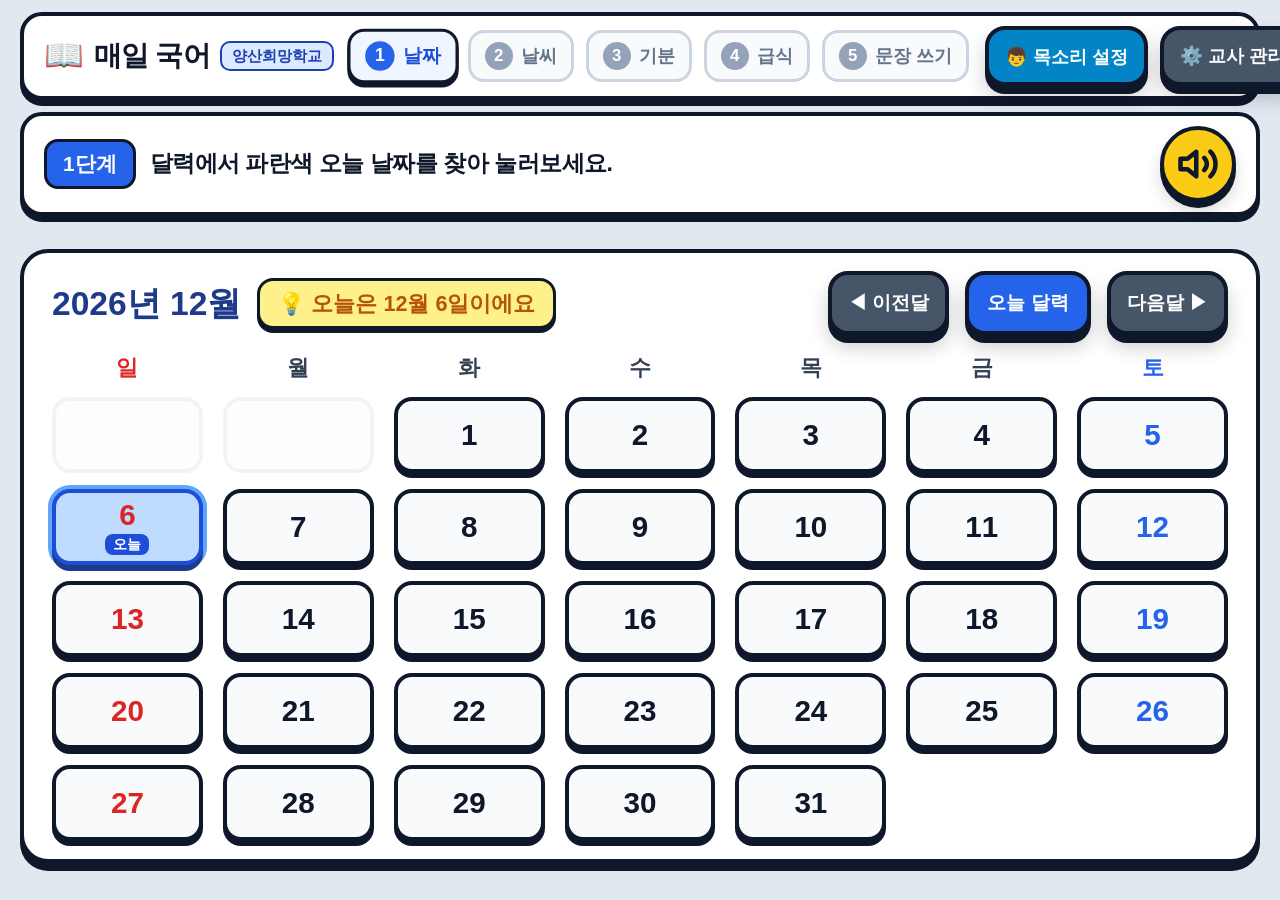
==== commit 9bb5162f: "Add files via upload" ====
--- a/index.html
+++ b/index.html
@@ -353,15 +353,15 @@
       <div style="display: grid; grid-template-columns: 1fr 1fr; gap: 20px;">
         <div>
           <label for="voicePitchRange" style="display: block; font-size: 1.15rem; font-weight: 900; margin-bottom: 6px;">
-            목소리 높낮이(Pitch): <span id="pitchValueLabel" style="color: #2563eb;">1.18</span>
+            목소리 톤(원음 1.0 권장): <span id="pitchValueLabel" style="color: #2563eb;">1.00</span>
           </label>
-          <input type="range" id="voicePitchRange" min="0.7" max="1.6" step="0.02" value="1.18" style="width: 100%; height: 32px;">
+          <input type="range" id="voicePitchRange" min="0.92" max="1.08" step="0.02" value="1.00" style="width: 100%; height: 32px;">
         </div>
         <div>
           <label for="voiceRateRange" style="display: block; font-size: 1.15rem; font-weight: 900; margin-bottom: 6px;">
-            말하기 속도(Rate): <span id="rateValueLabel" style="color: #2563eb;">0.95</span>
+            말하기 속도(Rate): <span id="rateValueLabel" style="color: #2563eb;">0.96</span>
           </label>
-          <input type="range" id="voiceRateRange" min="0.65" max="1.25" step="0.05" value="0.95" style="width: 100%; height: 32px;">
+          <input type="range" id="voiceRateRange" min="0.75" max="1.15" step="0.02" value="0.96" style="width: 100%; height: 32px;">
         </div>
       </div>
 
--- a/css/style.css
+++ b/css/style.css
@@ -1,7 +1,7 @@
 /* ==========================================================================
    [CSS] 메인 스타일시트 (style.css) - 태블릿 PC 가로 화면(16:10 / 16:9) 최적화 버전
+   - 모든 카드 및 박스에서 글자 이탈(Overflow) 원천 방지 및 자동 줄바꿈/크기 조절
    - 웹 접근성 (WCAG 2.1 AAA 권장) 초고대비, 최소 76px × 76px 터치 타겟, 20px+ 간격
-   - 양산희망학교 식단 자동 연동 UI 및 청소년 남자아이 TTS 컨트롤러 스타일 포함
    ========================================================================== */
 
 :root {
@@ -54,7 +54,7 @@
 }
 
 /* --------------------------------------------------------------------------
-   1. 상단 공통 헤더 + 지시문 통합 바 (가로 화면 공간 절약 및 시인성 극대화)
+   1. 상단 공통 헤더
    -------------------------------------------------------------------------- */
 .app-header {
   display: flex;
@@ -85,6 +85,7 @@
   font-weight: 900;
   color: var(--color-text-main);
   letter-spacing: -0.8px;
+  white-space: nowrap;
 }
 
 .school-sub-badge {
@@ -95,9 +96,10 @@
   font-weight: 900;
   padding: 3px 10px;
   border-radius: 10px;
-}
-
-/* 5단계 진행도 인디케이터 (클릭하여 단계 이동도 가능) */
+  white-space: nowrap;
+}
+
+/* 5단계 진행도 인디케이터 */
 .step-indicator-bar {
   display: flex;
   align-items: center;
@@ -121,6 +123,7 @@
   cursor: pointer;
   user-select: none;
   transition: all 0.2s ease;
+  white-space: nowrap;
 }
 
 .step-node.completed {
@@ -171,6 +174,7 @@
   min-height: 60px !important;
   min-width: 76px !important;
   padding: 8px 16px !important;
+  white-space: nowrap;
 }
 
 .voice-setting-btn {
@@ -182,7 +186,7 @@
 }
 
 /* --------------------------------------------------------------------------
-   2. 메인 안내 가이드 배너 (현재 지시문 + 이전 단계 + 대형 TTS 버튼)
+   2. 메인 안내 가이드 배너 (단어 단위 깔끔한 줄바꿈 보장)
    -------------------------------------------------------------------------- */
 .instruction-banner {
   background: #ffffff;
@@ -192,7 +196,7 @@
   display: flex;
   align-items: center;
   justify-content: space-between;
-  gap: 20px;
+  gap: 16px;
   box-shadow: 0 6px 0 var(--color-border-dark);
   flex-shrink: 0;
 }
@@ -200,32 +204,37 @@
 .instruction-text-group {
   display: flex;
   align-items: center;
-  gap: 16px;
+  gap: 14px;
   flex: 1;
+  min-width: 0;
 }
 
 .instruction-badge {
   background-color: var(--color-primary);
   color: #ffffff;
-  font-size: 1.35rem;
-  font-weight: 900;
-  padding: 8px 18px;
+  font-size: 1.3rem;
+  font-weight: 900;
+  padding: 8px 16px;
   border-radius: 14px;
   border: 3px solid var(--color-border-dark);
   flex-shrink: 0;
+  white-space: nowrap;
 }
 
 .instruction-text {
-  font-size: 1.85rem;
+  font-size: clamp(1.35rem, 1.8vw, 1.75rem);
   font-weight: 900;
   color: var(--color-text-main);
   letter-spacing: -0.5px;
+  word-break: keep-all;
+  overflow-wrap: break-word;
+  line-height: 1.3;
 }
 
 .banner-actions {
   display: flex;
   align-items: center;
-  gap: 20px;
+  gap: 16px;
   flex-shrink: 0;
 }
 
@@ -257,7 +266,7 @@
 }
 
 /* --------------------------------------------------------------------------
-   [1단계] 오늘 날짜 선택 달력 (태블릿 가로 최적화)
+   [1단계] 오늘 날짜 선택 달력
    -------------------------------------------------------------------------- */
 .calendar-wrapper {
   background: #ffffff;
@@ -303,7 +312,7 @@
 
 .calendar-weekdays {
   display: grid;
-  grid-template-columns: repeat(7, 1fr);
+  grid-template-columns: repeat(7, minmax(0, 1fr));
   gap: 20px;
   margin-bottom: 10px;
   text-align: center;
@@ -318,10 +327,9 @@
 .weekday.sun { color: #dc2626; }
 .weekday.sat { color: #2563eb; }
 
-/* 날짜 그리드: 최소 76px × 76px 보장, 간격 20px */
 .calendar-grid {
   display: grid;
-  grid-template-columns: repeat(7, 1fr);
+  grid-template-columns: repeat(7, minmax(0, 1fr));
   gap: 16px 20px;
 }
 
@@ -345,6 +353,7 @@
   align-items: center;
   justify-content: center;
   position: relative;
+  overflow: hidden;
 }
 
 .date-btn:hover {
@@ -390,35 +399,35 @@
 
 /* --------------------------------------------------------------------------
    [2단계 & 3단계] 날씨 및 감정 선택 그리드 (태블릿 가로 1x4 와이드 배열)
-   - 버튼 간격 최소 24px 이상 보장
    -------------------------------------------------------------------------- */
 .choice-grid-4 {
   display: grid;
-  grid-template-columns: repeat(4, 1fr);
+  grid-template-columns: repeat(4, minmax(0, 1fr));
   gap: 24px;
-  max-width: 1320px;
+  max-width: 1360px;
   margin: 0 auto;
 }
 
 .choice-grid-4 .weather-card,
 .choice-grid-4 .emotion-card {
-  min-height: 320px;
-}
-
-/* --------------------------------------------------------------------------
-   [4단계] 양산희망학교 식단 자동 연동 & 급식 메뉴 선택 그리드
+  min-height: 310px;
+}
+
+/* --------------------------------------------------------------------------
+   [4단계] 양산희망학교 식단 자동 연동 & 글자 자동 맞춤 급식 카드 그리드
+   - 글자가 절대 카드 밖으로 삐져나가지 않도록(No Overflow) 철저히 제어
    -------------------------------------------------------------------------- */
 .diet-source-bar {
   background: #ffffff;
   border: var(--border-thick);
   border-radius: 20px;
-  padding: 12px 22px;
-  margin: 0 auto 18px;
-  max-width: 1320px;
+  padding: 10px 20px;
+  margin: 0 auto 16px;
+  max-width: 1360px;
   display: flex;
   align-items: center;
   justify-content: space-between;
-  gap: 16px;
+  gap: 14px;
   box-shadow: 0 5px 0 var(--color-border-dark);
   flex-wrap: wrap;
 }
@@ -433,21 +442,23 @@
 .school-diet-badge {
   background: #15803d;
   color: #ffffff;
-  font-size: 1.2rem;
+  font-size: 1.15rem;
   font-weight: 900;
   padding: 6px 14px;
   border-radius: 12px;
   border: 2px solid var(--color-border-dark);
+  white-space: nowrap;
 }
 
 .diet-date-label {
-  font-size: 1.45rem;
+  font-size: 1.4rem;
   font-weight: 900;
   color: #0f172a;
+  white-space: nowrap;
 }
 
 .diet-sync-status {
-  font-size: 1.1rem;
+  font-size: 1.05rem;
   font-weight: 800;
   color: #0369a1;
   background: #e0f2fe;
@@ -459,32 +470,71 @@
 .diet-actions {
   display: flex;
   align-items: center;
-  gap: 16px;
-}
-
+  gap: 14px;
+}
+
+/* 급식 메뉴 그리드: 개수에 따라 대칭형 열 배분 (minmax(0, 1fr)로 너비 초과 방지) */
 .lunch-grid {
   display: grid;
-  grid-template-columns: repeat(auto-fit, minmax(220px, 1fr));
-  gap: 22px;
-  max-width: 1320px;
+  grid-template-columns: repeat(5, minmax(0, 1fr));
+  gap: 20px;
+  max-width: 1360px;
   margin: 0 auto;
+  width: 100%;
+}
+
+.lunch-grid[data-count="1"],
+.lunch-grid[data-count="2"],
+.lunch-grid[data-count="3"] {
+  grid-template-columns: repeat(3, minmax(0, 1fr));
+}
+
+.lunch-grid[data-count="4"] {
+  grid-template-columns: repeat(4, minmax(0, 1fr));
+}
+
+.lunch-grid[data-count="5"] {
+  grid-template-columns: repeat(5, minmax(0, 1fr));
+}
+
+/* 6개 메뉴일 때는 3열 x 2행 대칭 그리드로 배치하여 가로 폭을 넉넉히 확보하고 화면 잘림 방지 */
+.lunch-grid[data-count="6"] {
+  grid-template-columns: repeat(3, minmax(0, 1fr));
+  gap: 18px 22px;
+}
+
+.lunch-grid[data-count="7"],
+.lunch-grid[data-count="8"] {
+  grid-template-columns: repeat(4, minmax(0, 1fr));
+  gap: 16px 20px;
 }
 
 .lunch-card {
-  min-height: 210px;
+  width: 100%;
+  min-width: 0;
+  min-height: 200px;
   background: #ffffff;
   border: var(--border-thick);
   border-radius: var(--radius-lg);
-  padding: 20px 16px;
+  padding: 16px 12px;
   display: flex;
   flex-direction: column;
   align-items: center;
   justify-content: space-between;
-  gap: 12px;
+  gap: 10px;
   box-shadow: 0 8px 0 var(--color-border-dark), 0 12px 20px rgba(0, 0, 0, 0.12);
   cursor: pointer;
   transition: transform 0.15s ease, box-shadow 0.15s ease, border-color 0.15s ease;
   user-select: none;
+  overflow: hidden; /* 글자가 카드 테두리 밖으로 절대 벗어나지 못하도록 잠금 */
+}
+
+/* 6개 이상 2줄 배치 시 세로 높이를 태블릿 한 화면에 맞춤 */
+.lunch-grid[data-count="6"] .lunch-card,
+.lunch-grid[data-count="7"] .lunch-card,
+.lunch-grid[data-count="8"] .lunch-card {
+  min-height: 175px;
+  padding: 14px 14px;
 }
 
 .lunch-card:hover {
@@ -503,37 +553,70 @@
 }
 
 .lunch-icon-wrapper {
-  width: 76px;
-  height: 76px;
+  width: 68px;
+  height: 68px;
   border-radius: 50%;
   background: #fed7aa;
   border: 3px solid #9a3412;
   display: flex;
   align-items: center;
   justify-content: center;
-  font-size: 2.6rem;
-}
-
+  font-size: 2.35rem;
+  flex-shrink: 0;
+}
+
+/* 급식 메뉴 이름: 칸 내부에 자동 정렬 및 글자 수에 따른 반응형 크기 조절 */
 .lunch-name {
-  font-size: 1.85rem;
+  width: 100%;
+  max-width: 100%;
+  padding: 0 6px;
+  font-size: 1.65rem;
   font-weight: 900;
   color: var(--color-text-main);
   text-align: center;
+  line-height: 1.28;
+  display: flex;
+  flex-direction: column;
+  align-items: center;
+  justify-content: center;
+  gap: 2px;
+  word-break: break-all;
+  overflow-wrap: anywhere;
+}
+
+.lunch-name .dish-line {
+  display: block;
+  width: 100%;
+  max-width: 100%;
   word-break: keep-all;
+  overflow-wrap: anywhere;
+}
+
+/* 글자 수가 긴 메뉴(7~9자) 자동 축소 */
+.lunch-name.is-md-text {
+  font-size: 1.42rem;
+  line-height: 1.25;
+}
+
+/* 글자 수가 매우 긴 메뉴(10자 이상, 예: 반달치즈떡갈비구운채소) 자동 맞춤 */
+.lunch-name.is-lg-text {
+  font-size: 1.26rem;
+  line-height: 1.22;
 }
 
 .lunch-card-btns {
   display: flex;
-  gap: 12px;
+  gap: 10px;
   width: 100%;
   justify-content: center;
+  flex-shrink: 0;
 }
 
 .lunch-speak-btn {
-  min-height: 52px;
+  min-height: 48px;
   min-width: 76px;
   padding: 6px 14px;
-  font-size: 1.15rem;
+  font-size: 1.1rem;
   font-weight: 900;
   color: #0f172a;
   background: #fef08a;
@@ -545,6 +628,7 @@
   align-items: center;
   justify-content: center;
   gap: 6px;
+  white-space: nowrap;
 }
 
 .lunch-speak-btn:active {
@@ -553,7 +637,7 @@
 }
 
 /* --------------------------------------------------------------------------
-   [5단계] 오늘의 한 문장 따라 쓰기 스테이지 (가로 화면 원스크린 밀착형)
+   [5단계] 오늘의 한 문장 따라 쓰기 스테이지
    -------------------------------------------------------------------------- */
 .writing-stage {
   display: flex;
@@ -567,39 +651,44 @@
   background: #ffffff;
   border: var(--border-thick);
   border-radius: 24px;
-  padding: 14px 24px;
+  padding: 14px 22px;
   box-shadow: 0 6px 0 var(--color-border-dark);
   display: flex;
   align-items: center;
   justify-content: space-between;
-  gap: 20px;
+  gap: 16px;
   flex-wrap: wrap;
+  overflow: hidden;
 }
 
 .target-sentence-left {
   display: flex;
   align-items: center;
-  gap: 16px;
+  gap: 14px;
   flex: 1;
+  min-width: 0;
   flex-wrap: wrap;
 }
 
 .target-category-badge {
-  font-size: 1.2rem;
+  font-size: 1.15rem;
   font-weight: 900;
   background: #7c3aed;
   color: #ffffff;
-  padding: 8px 16px;
+  padding: 8px 14px;
   border-radius: 14px;
   border: 3px solid var(--color-border-dark);
   white-space: nowrap;
+  flex-shrink: 0;
 }
 
 .sentence-boxes-row {
   display: flex;
   flex-wrap: wrap;
-  gap: 10px;
-  align-items: center;
+  gap: 8px;
+  align-items: center;
+  flex: 1;
+  min-width: 0;
 }
 
 .char-box-pair {
@@ -610,11 +699,11 @@
 }
 
 .target-char {
-  font-size: 1.85rem;
+  font-size: 1.75rem;
   font-weight: 900;
   color: #334155;
-  min-width: 58px;
-  height: 54px;
+  min-width: 54px;
+  height: 52px;
   background: #f1f5f9;
   border: 3px solid #94a3b8;
   border-radius: 14px;
@@ -624,19 +713,19 @@
 }
 
 .target-char.is-space {
-  min-width: 32px;
-  font-size: 1.2rem;
+  min-width: 28px;
+  font-size: 1.1rem;
   color: #94a3b8;
   background: transparent;
   border: none;
 }
 
 .input-char-box {
-  font-size: 2rem;
+  font-size: 1.9rem;
   font-weight: 900;
   color: #0f172a;
-  min-width: 58px;
-  height: 58px;
+  min-width: 54px;
+  height: 56px;
   background: #ffffff;
   border: 4px solid var(--color-border-dark);
   border-radius: 14px;
@@ -648,7 +737,7 @@
 }
 
 .input-char-box.is-space {
-  min-width: 32px;
+  min-width: 28px;
   background: transparent;
   border: 2px dashed #cbd5e1;
   box-shadow: none;
@@ -667,16 +756,17 @@
 }
 
 .sentence-tts-btn {
-  font-size: 1.3rem !important;
+  font-size: 1.25rem !important;
   min-height: 76px !important;
-  min-width: 170px !important;
-  padding: 10px 20px !important;
+  min-width: 165px !important;
+  padding: 10px 18px !important;
   background-color: #facc15 !important;
   color: #0f172a !important;
-}
-
-/* --------------------------------------------------------------------------
-   음성 설정 모달 (청소년 남자아이 목소리 튜닝)
+  flex-shrink: 0;
+}
+
+/* --------------------------------------------------------------------------
+   음성 설정 모달
    -------------------------------------------------------------------------- */
 .voice-modal-overlay {
   position: fixed;
@@ -711,7 +801,7 @@
 
 .voice-preset-grid {
   display: grid;
-  grid-template-columns: repeat(3, 1fr);
+  grid-template-columns: repeat(3, minmax(0, 1fr));
   gap: 16px;
 }
 
@@ -720,9 +810,9 @@
   border: 4px solid var(--color-border-dark);
   border-radius: 18px;
   background: #f8fafc;
-  font-size: 1.2rem;
-  font-weight: 900;
-  padding: 12px;
+  font-size: 1.15rem;
+  font-weight: 900;
+  padding: 10px;
   cursor: pointer;
   box-shadow: 0 5px 0 var(--color-border-dark);
 }
@@ -738,12 +828,16 @@
    -------------------------------------------------------------------------- */
 @media (max-width: 1100px) {
   .choice-grid-4 {
-    grid-template-columns: repeat(2, 1fr);
+    grid-template-columns: repeat(2, minmax(0, 1fr));
   }
   .choice-grid-4 .weather-card,
   .choice-grid-4 .emotion-card {
     min-height: 210px;
   }
+  .lunch-grid,
+  .lunch-grid[data-count="5"] {
+    grid-template-columns: repeat(3, minmax(0, 1fr));
+  }
   .step-node .step-text {
     display: none;
   }
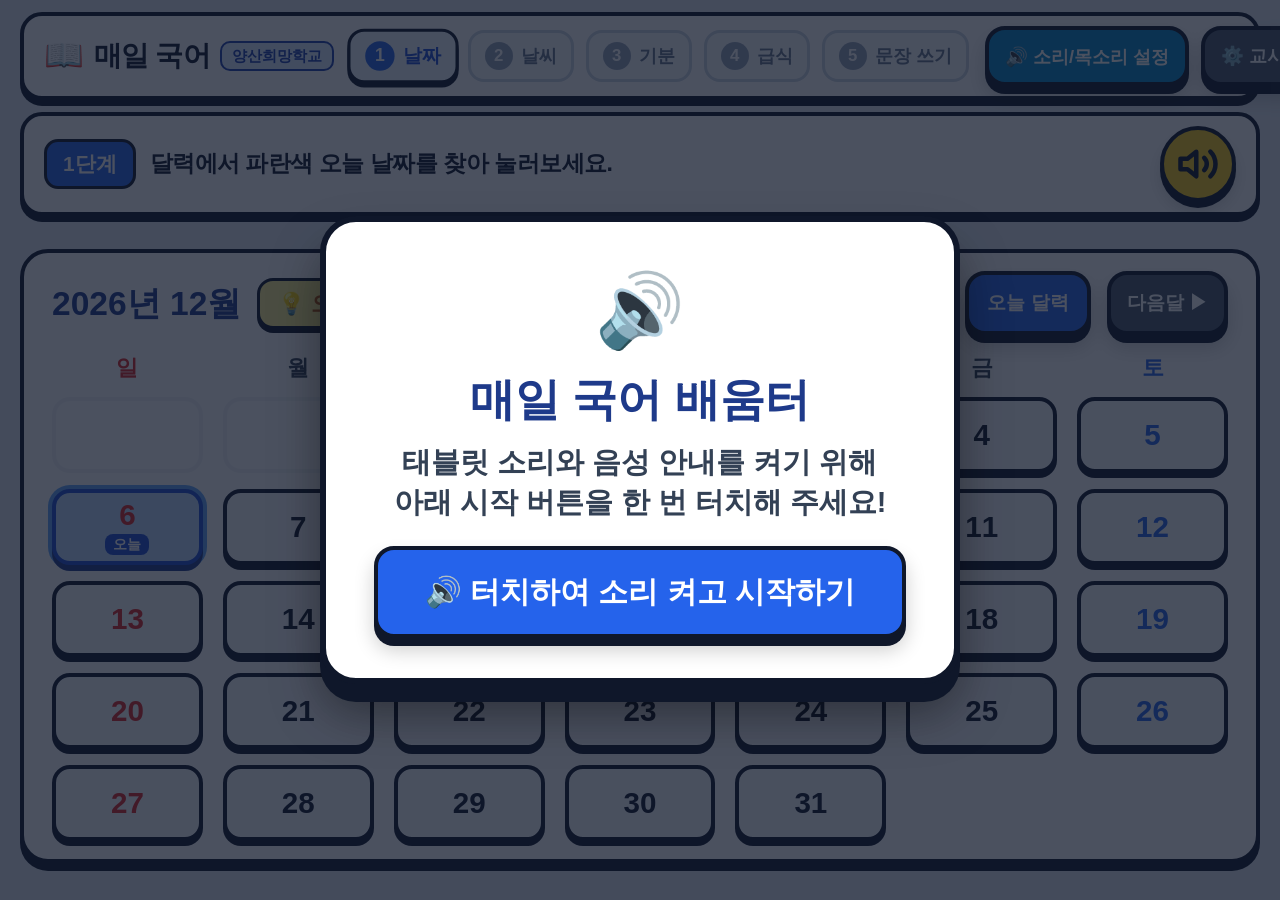
==== commit e44ebfaf: "Add files via upload" ====
--- a/index.html
+++ b/index.html
@@ -3,16 +3,35 @@
 <head>
   <meta charset="UTF-8">
   <meta name="viewport" content="width=device-width, initial-scale=1.0, maximum-scale=1.0, user-scalable=no">
+  <meta name="referrer" content="no-referrer">
   <title>매일 국어 배움터 - 양산희망학교 맞춤형 웹 접근성 학습</title>
 
-  <!-- 웹 접근성 및 고대비 3D 스타일시트 연동 -->
-  <link rel="stylesheet" href="css/style.css">
-  <link rel="stylesheet" href="css/keyboard.css">
-  <link rel="stylesheet" href="css/assets/weather.css">
-  <link rel="stylesheet" href="css/assets/emotion.css">
-  <link rel="stylesheet" href="css/assets/components.css">
+  <!-- 웹 접근성 및 고대비 3D 스타일시트 연동 (캐시 방지 버전 적용) -->
+  <link rel="stylesheet" href="css/style.css?v=20261118_3">
+  <link rel="stylesheet" href="css/keyboard.css?v=20261118_3">
+  <link rel="stylesheet" href="css/assets/weather.css?v=20261118_3">
+  <link rel="stylesheet" href="css/assets/emotion.css?v=20261118_3">
+  <link rel="stylesheet" href="css/assets/components.css?v=20261118_3">
 </head>
 <body>
+
+  <!-- 태블릿 오디오 잠금 해제용 공유 오디오 엘리먼트 -->
+  <audio id="sharedTtsAudioElement" playsinline webkit-playsinline preload="auto" referrerpolicy="no-referrer" style="display:none;"></audio>
+
+  <!-- 태블릿 첫 진입 시 오디오/음성 100% 활성화 시작 오버레이 -->
+  <div class="celebration-overlay active" id="startAudioOverlay" role="dialog" aria-modal="true" aria-labelledby="startOverlayTitle" style="z-index: 1200;">
+    <div class="celebration-card" style="max-width: 640px;">
+      <div style="font-size: 4.5rem; margin-bottom: 10px;">🔊</div>
+      <h2 class="celebration-title" id="startOverlayTitle">매일 국어 배움터</h2>
+      <p class="celebration-subtitle" style="margin-bottom: 24px;">
+        태블릿 소리와 음성 안내를 켜기 위해<br>
+        아래 시작 버튼을 한 번 터치해 주세요!
+      </p>
+      <button type="button" class="btn-3d btn-primary" id="btnStartWithSound" style="width: 100%; min-height: 92px; font-size: 1.85rem;">
+        🔊 터치하여 소리 켜고 시작하기
+      </button>
+    </div>
+  </div>
 
   <!-- 태블릿 PC 가로 화면(16:10 / 16:9) 최적화 컨테이너 -->
   <div class="app-container" role="main">
@@ -49,10 +68,10 @@
         </div>
       </nav>
 
-      <!-- 우측 유틸리티 도구 (청소년 목소리 설정 & 교사 관리자 이동) -->
+      <!-- 우측 유틸리티 도구 (목소리 설정 & 교사 관리자 이동) -->
       <div class="header-tools">
-        <button type="button" class="btn-3d voice-setting-btn" id="btnOpenVoiceModal" aria-label="청소년 목소리 및 소리 크기 설정">
-          👦 목소리 설정
+        <button type="button" class="btn-3d voice-setting-btn" id="btnOpenVoiceModal" aria-label="청소년 목소리 및 태블릿 소리 설정">
+          🔊 소리/목소리 설정
         </button>
         <a href="admin.html" class="btn-3d admin-link-btn" title="교사용 관리자 페이지로 이동" aria-label="교사 관리자 모드 이동">
           ⚙️ 교사 관리
@@ -64,7 +83,7 @@
     <section class="instruction-banner" aria-live="polite">
       <div class="instruction-text-group">
         <span class="instruction-badge" id="stepBadge">1단계</span>
-        <span class="instruction-text" id="instructionText">달력에서 파란색 오늘 날짜를 찾아 눌러보세요!</span>
+        <span class="instruction-text" id="instructionText">달력에서 파란색 오늘 날짜를 찾아 눌러보세요.</span>
       </div>
 
       <div class="banner-actions">
@@ -94,7 +113,7 @@
           <div class="calendar-header">
             <div class="calendar-title-group">
               <h2 class="calendar-month-title" id="calendarMonthTitle">2026년 11월</h2>
-              <span class="today-hint-pill" id="todayHintText">💡 오늘은 11월 5일이에요!</span>
+              <span class="today-hint-pill" id="todayHintText">💡 오늘은 11월 18일이에요</span>
             </div>
 
             <div style="display: flex; gap: 16px;">
@@ -132,7 +151,7 @@
       <section class="step-section" id="stepSection_2" aria-label="2단계: 오늘의 날씨 선택">
         <div class="choice-grid-4" role="group" aria-label="오늘의 날씨 목록">
 
-          <!-- 1. 맑음 (해 자전 & 맥박 애니메이션) -->
+          <!-- 1. 맑음 -->
           <button type="button" class="weather-card" data-weather="sunny" aria-label="날씨: 맑음">
             <div class="weather-graphic" aria-hidden="true">
               <div class="sun-container">
@@ -146,7 +165,7 @@
             <span class="weather-label">맑음</span>
           </button>
 
-          <!-- 2. 흐림 (구름 부유 애니메이션) -->
+          <!-- 2. 흐림 -->
           <button type="button" class="weather-card" data-weather="cloudy" aria-label="날씨: 흐림">
             <div class="weather-graphic" aria-hidden="true">
               <div class="cloud-container">
@@ -159,7 +178,7 @@
             <span class="weather-label">흐림</span>
           </button>
 
-          <!-- 3. 비 (비구름 & 빗방울 낙하 애니메이션) -->
+          <!-- 3. 비 -->
           <button type="button" class="weather-card" data-weather="rainy" aria-label="날씨: 비">
             <div class="weather-graphic" aria-hidden="true">
               <div class="rain-container">
@@ -174,7 +193,7 @@
             <span class="weather-label">비</span>
           </button>
 
-          <!-- 4. 눈 (눈구름 & 눈송이 살랑살랑 흔들림 애니메이션) -->
+          <!-- 4. 눈 -->
           <button type="button" class="weather-card" data-weather="snowy" aria-label="날씨: 눈">
             <div class="weather-graphic" aria-hidden="true">
               <div class="snow-container">
@@ -309,34 +328,34 @@
   </div>
 
   <!-- ========================================================================
-       청소년 남자아이 목소리 & 음량 설정 모달
+       청소년 목소리 & 태블릿 소리 설정 모달
        ======================================================================== -->
   <div class="voice-modal-overlay" id="voiceSettingsModal" role="dialog" aria-modal="true" aria-labelledby="voiceModalTitle">
     <div class="voice-modal-card">
       <div style="display: flex; align-items: center; justify-content: space-between;">
-        <h2 id="voiceModalTitle" style="font-size: 1.85rem; font-weight: 900; color: #1e3a8a;">
-          👦 청소년 남자아이 음성 & 소리 설정
+        <h2 id="voiceModalTitle" style="font-size: 1.8rem; font-weight: 900; color: #1e3a8a;">
+          🔊 태블릿 소리 & 목소리 설정
         </h2>
         <button type="button" class="btn-3d btn-secondary" id="btnCloseVoiceModal" style="min-height: 56px; min-width: 76px; padding: 6px 18px; font-size: 1.2rem;">
           닫기 ✕
         </button>
       </div>
 
-      <p style="font-size: 1.15rem; font-weight: 700; color: #334155;">
-        한국어에 최적화된 청소년 남자아이 목소리 톤과 빠르기를 선택하고 소리를 들어보세요. (음량 100% 최대 부스트 적용됨)
+      <p style="font-size: 1.12rem; font-weight: 700; color: #334155;">
+        태블릿에서 소리가 작거나 안 나올 때는 <strong>[📱 태블릿 고음량 모드]</strong>를 선택하고 아래 테스트 버튼을 눌러보세요!
       </p>
 
       <div>
-        <div style="font-size: 1.2rem; font-weight: 900; margin-bottom: 10px;">1. 청소년 목소리 스타일 프리셋</div>
+        <div style="font-size: 1.2rem; font-weight: 900; margin-bottom: 10px;">1. 음성 출력 방식 선택</div>
         <div class="voice-preset-grid">
           <button type="button" class="voice-preset-btn active" data-preset="teen_boy">
-            👦 활기찬 청소년<br><small>(기본 추천)</small>
+            👦 자동 하이브리드<br><small>(청소년/기본 음성)</small>
           </button>
           <button type="button" class="voice-preset-btn" data-preset="bright_boy">
-            🧒 명랑한 소년<br><small>(맑고 높은 톤)</small>
+            📱 태블릿 고음량 모드<br><small>(태블릿 소리 100% 보장)</small>
           </button>
           <button type="button" class="voice-preset-btn" data-preset="calm_boy">
-            🧑 차분한 청소년<br><small>(또박또박 톤)</small>
+            🧑 차분한 낭독<br><small>(천천히 또박또박)</small>
           </button>
         </div>
       </div>
@@ -346,7 +365,7 @@
           2. 기기에 설치된 한국어 음성 엔진 선택
         </label>
         <select id="koreanVoiceSelect" style="width: 100%; height: 56px; border: 3px solid #0f172a; border-radius: 14px; padding: 0 14px; font-size: 1.15rem; font-weight: 700;">
-          <option value="">자동 (청소년 남자아이 최적 보이스)</option>
+          <option value="">자동 (기기 최적 한국어 음성)</option>
         </select>
       </div>
 
@@ -359,15 +378,15 @@
         </div>
         <div>
           <label for="voiceRateRange" style="display: block; font-size: 1.15rem; font-weight: 900; margin-bottom: 6px;">
-            말하기 속도(Rate): <span id="rateValueLabel" style="color: #2563eb;">0.96</span>
+            말하기 속도(Rate): <span id="rateValueLabel" style="color: #2563eb;">0.98</span>
           </label>
-          <input type="range" id="voiceRateRange" min="0.75" max="1.15" step="0.02" value="0.96" style="width: 100%; height: 32px;">
+          <input type="range" id="voiceRateRange" min="0.75" max="1.15" step="0.02" value="0.98" style="width: 100%; height: 32px;">
         </div>
       </div>
 
       <div style="display: flex; justify-content: flex-end; gap: 16px; margin-top: 6px;">
         <button type="button" class="btn-3d btn-primary" id="btnTestVoice" style="width: 100%; min-height: 68px; font-size: 1.4rem;">
-          🔊 청소년 남자아이 목소리 테스트 듣기
+          🔊 소리 & 목소리 테스트 듣기
         </button>
       </div>
     </div>
@@ -399,9 +418,37 @@
   <!-- 폭죽 캔버스 레이어 -->
   <canvas id="confettiCanvas"></canvas>
 
-  <!-- 자바스크립트 엔진 파일 로드 -->
-  <script src="js/audio.js"></script>
-  <script src="js/keyboard.js"></script>
-  <script src="js/app.js"></script>
+  <!-- 자바스크립트 엔진 파일 로드 (태블릿 브라우저 캐시 무효화 버전 파라미터 포함) -->
+  <script src="js/audio.js?v=20261118_4"></script>
+  <script src="js/keyboard.js?v=20261118_4"></script>
+  <script src="js/app.js?v=20261118_4"></script>
+
+  <!-- 태블릿 캐시/하위폴더 미업로드 대비 인라인 안전 보장 스크립트 -->
+  <script>
+    (function() {
+      const overlay = document.getElementById('startAudioOverlay');
+      const startBtn = document.getElementById('btnStartWithSound');
+      if (!overlay) return;
+
+      let started = false;
+      const onStartTap = function(e) {
+        if (started) return;
+        started = true;
+        overlay.classList.remove('active');
+        if (window.soundCtrl) {
+          if (typeof window.soundCtrl.initAudioContext === 'function') {
+            window.soundCtrl.initAudioContext();
+          }
+          if (typeof window.soundCtrl.playStepComplete === 'function') {
+            window.soundCtrl.playStepComplete();
+          }
+          window.soundCtrl.speak('안녕, 매일 국어 배움터에 온 걸 환영해. 1단계, 달력에서 파란색 오늘 날짜를 찾아 눌러봐.');
+        }
+      };
+
+      if (startBtn) startBtn.addEventListener('click', onStartTap);
+      overlay.addEventListener('click', onStartTap);
+    })();
+  </script>
 </body>
 </html>
